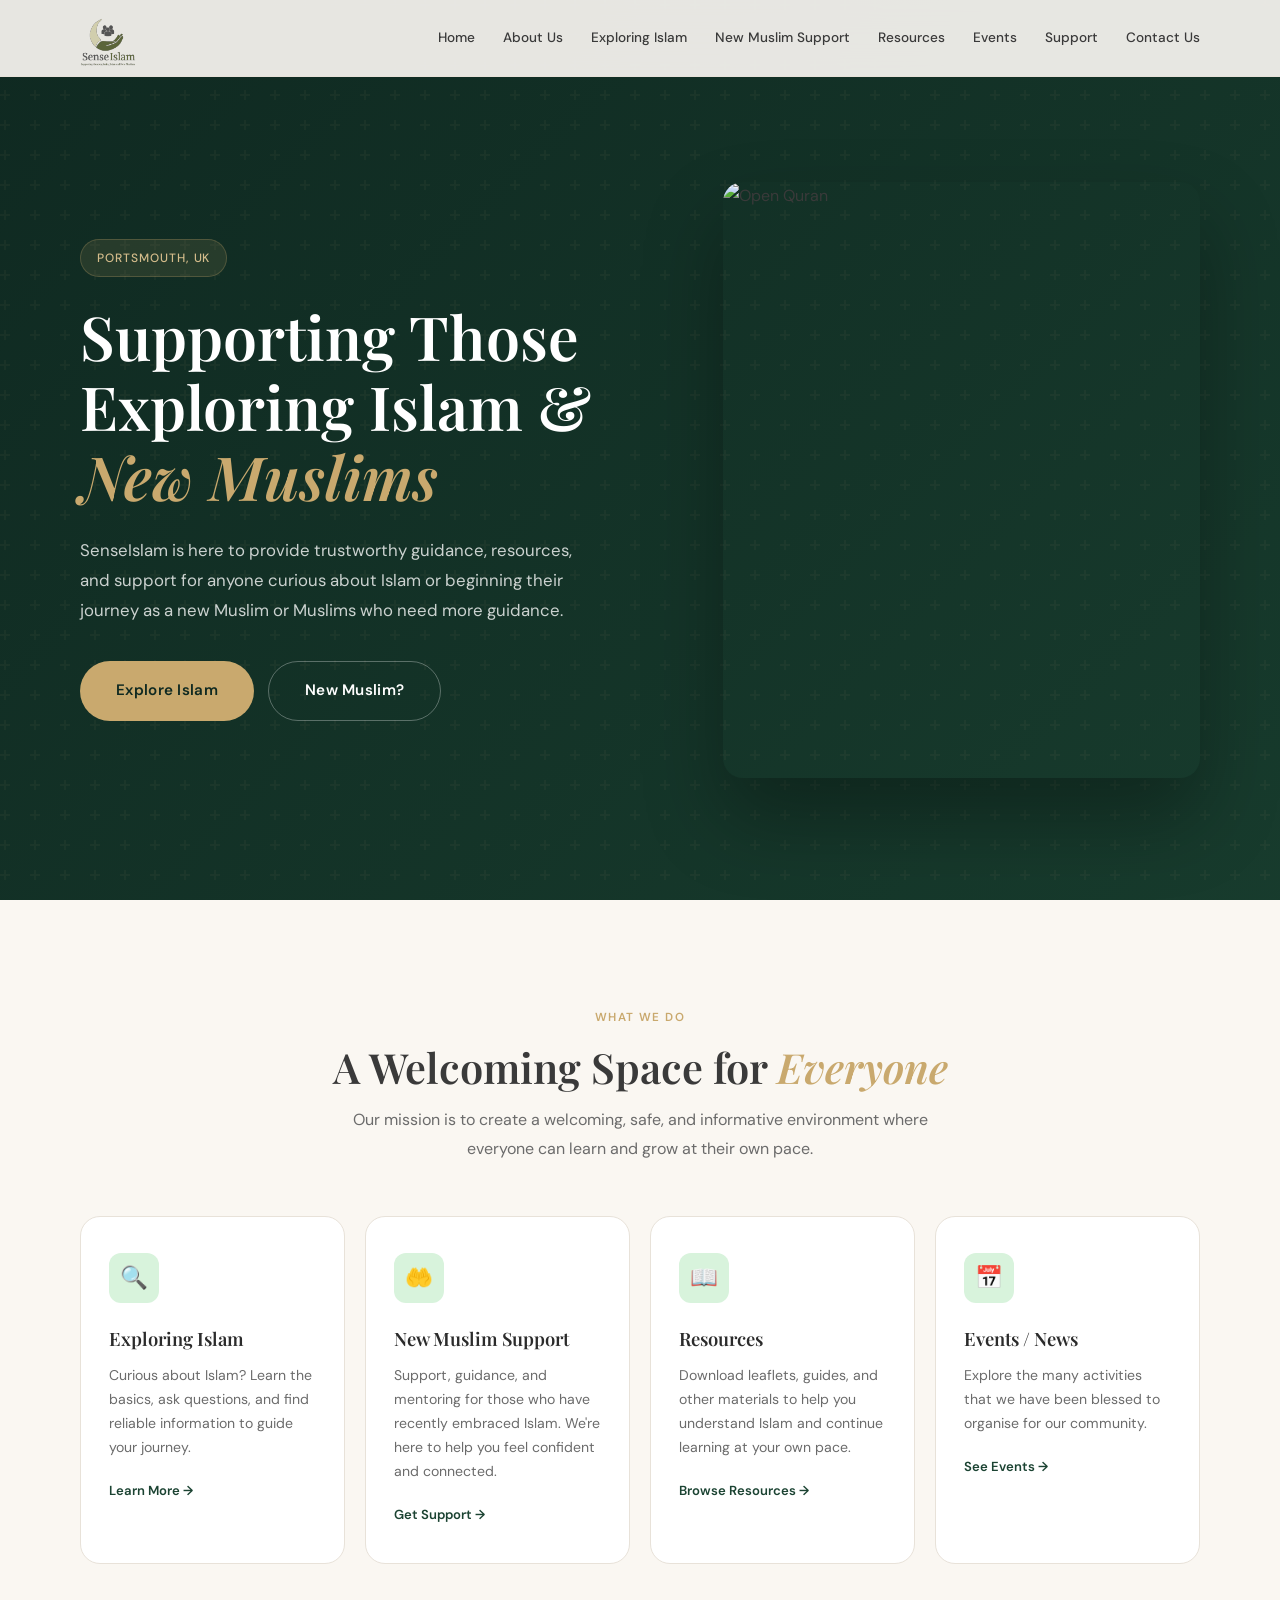
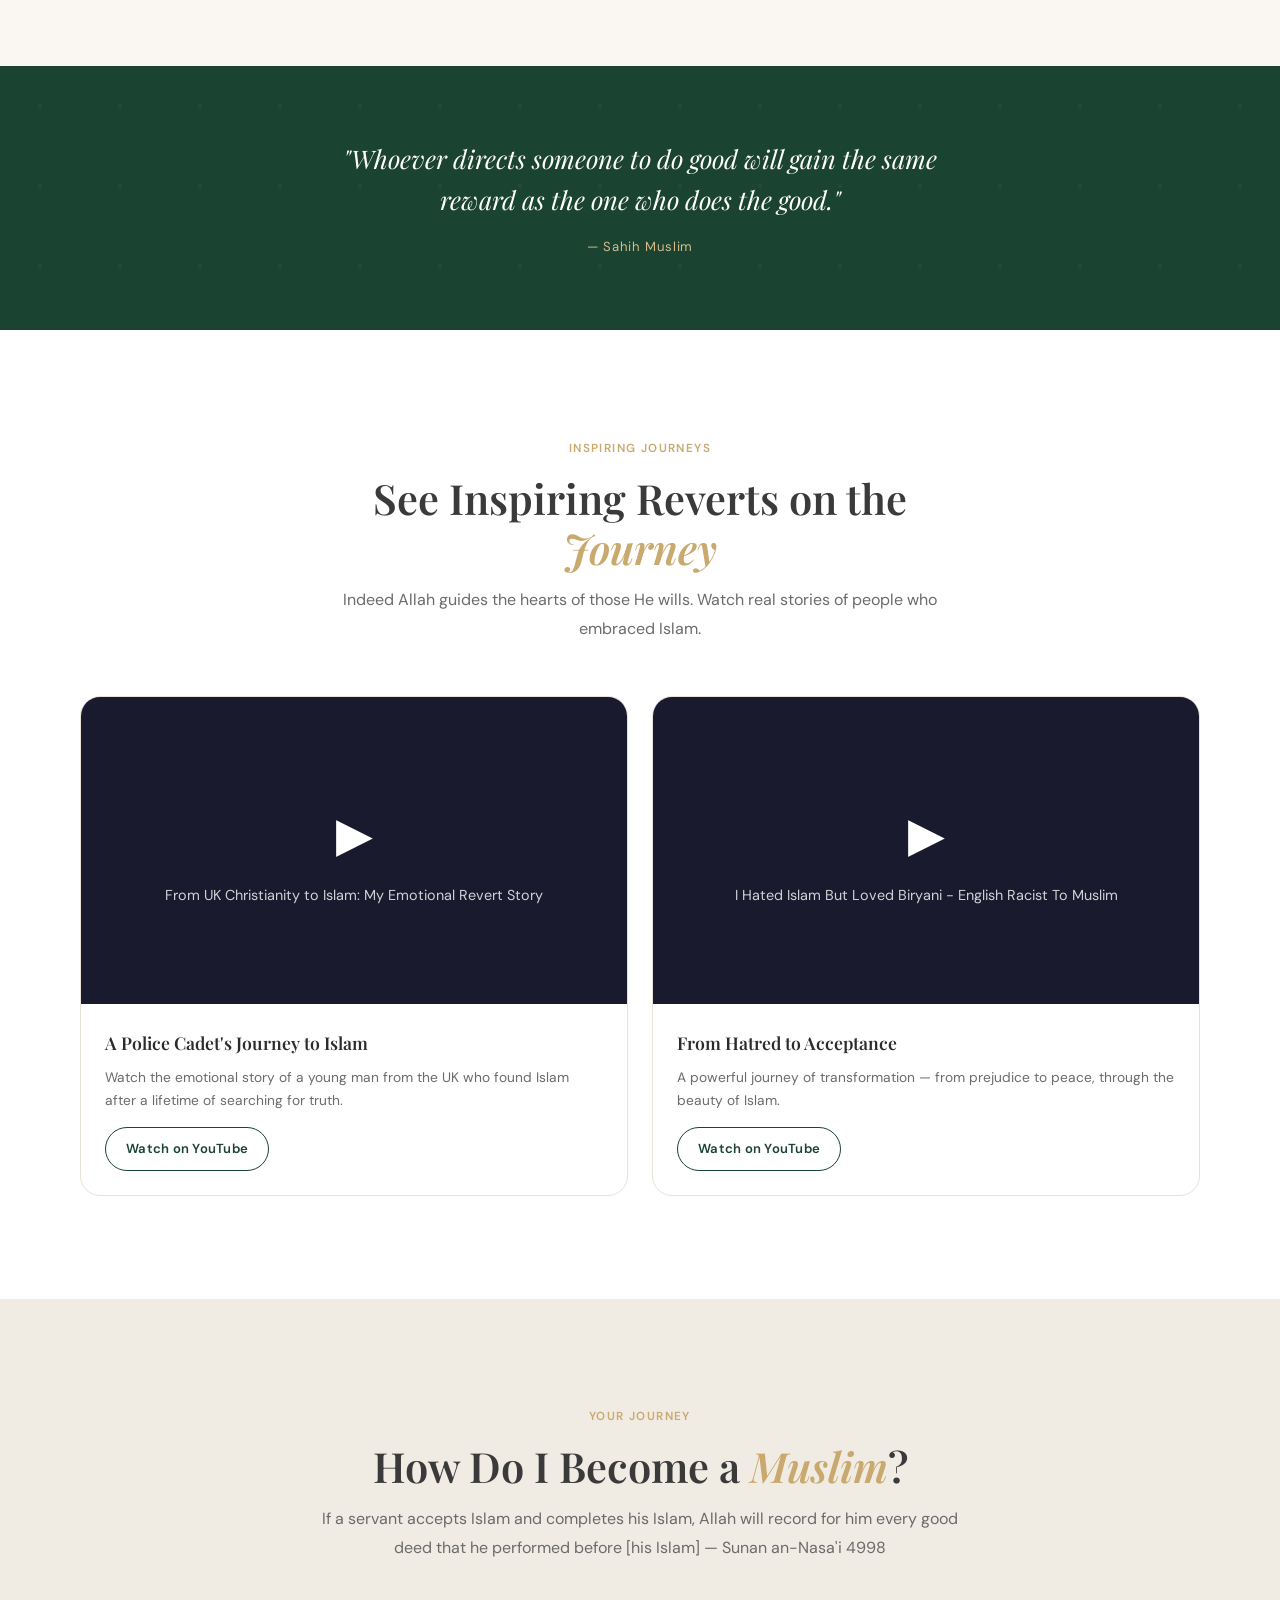
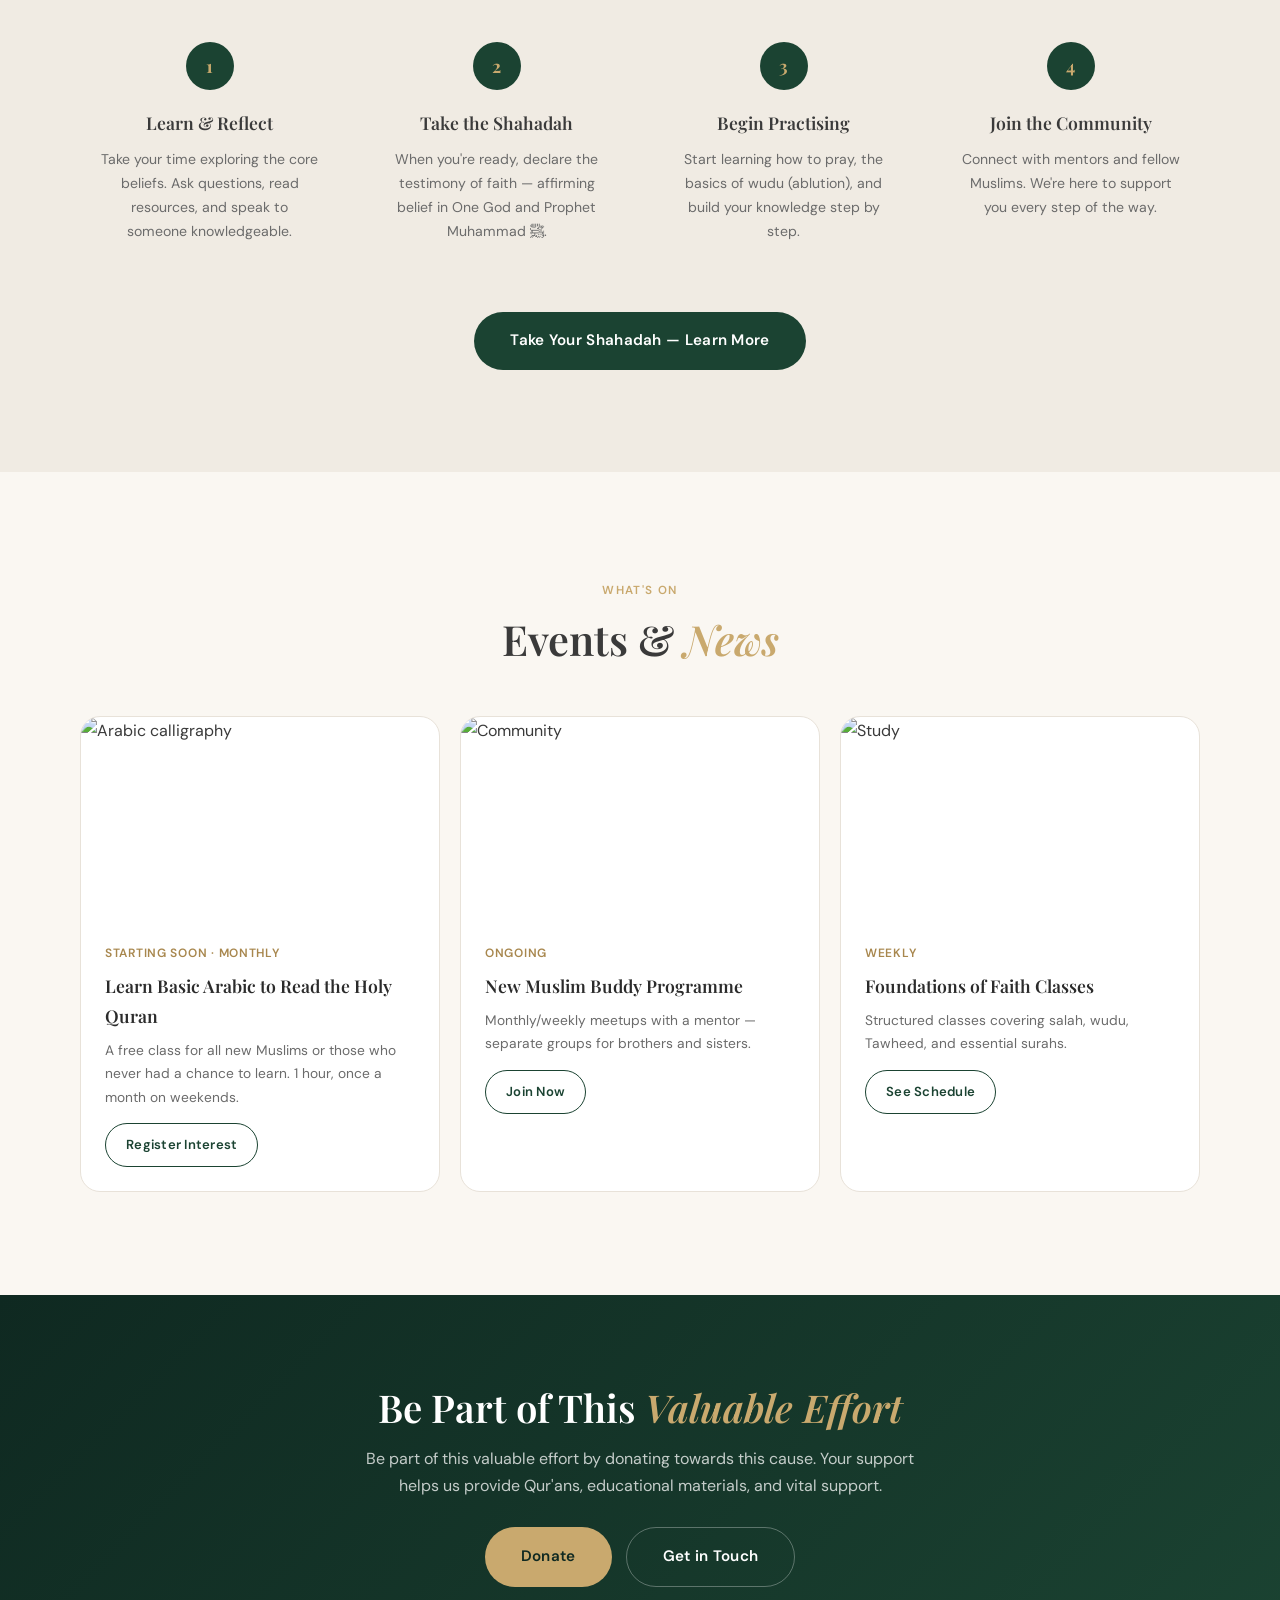
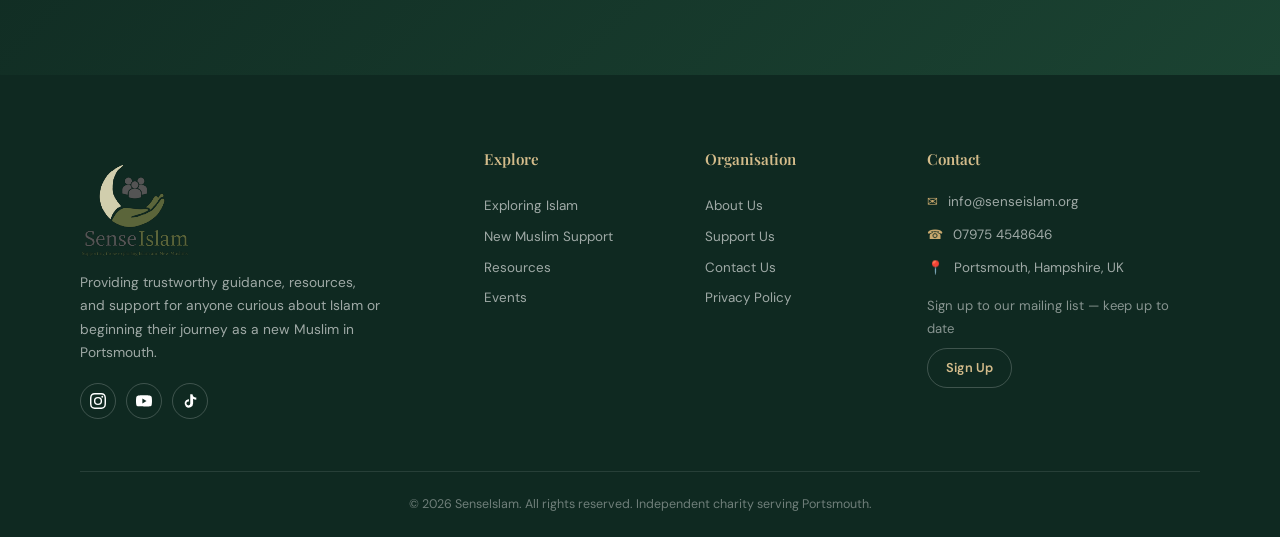
==== index.html @ 2f89002e "new" ====
<!DOCTYPE html>
<html lang="en">
<head>
<meta charset="UTF-8">
<meta name="viewport" content="width=device-width, initial-scale=1.0">
<title>SenseIslam — Dawah & New Muslim Support in Portsmouth</title>
<link rel="stylesheet" href="css/style.css">
</head>
<body>
  <nav class="nav">
    <div class="nav__inner">
      <a href="index.html" class="nav__logo"><img src="img/senseislamlogo.svg" alt="SenseIslam" class="nav__logo-img"></a>
      <div class="nav__links">
        <a href="index.html" class="nav__link">Home</a>
        <a href="about.html" class="nav__link">About Us</a>
        <a href="exploring-islam.html" class="nav__link">Exploring Islam</a>
        <a href="new-muslim-support.html" class="nav__link">New Muslim Support</a>
        <a href="resources.html" class="nav__link">Resources</a>
        <a href="events.html" class="nav__link">Events</a>
        <a href="support.html" class="nav__link">Support</a>
        <a href="contact.html" class="nav__link">Contact Us</a>
      </div>
      <button class="nav__hamburger" aria-label="Menu"><span></span><span></span><span></span></button>
    </div>
  </nav>

  <!-- HERO -->
  <section class="hero">
    <div class="hero__bg"></div>
    <div class="hero__overlay"></div>
    <div class="hero__pattern"></div>
    <div class="hero__content">
      <div class="hero__text">
        <div class="hero__badge">Portsmouth, UK</div>
        <h1 class="hero__title">Supporting Those Exploring Islam &amp; <em>New Muslims</em></h1>
        <p class="hero__sub">SenseIslam is here to provide trustworthy guidance, resources, and support for anyone curious about Islam or beginning their journey as a new Muslim or Muslims who need more guidance.</p>
        <div class="hero__actions">
          <a href="exploring-islam.html" class="btn btn--gold btn--lg">Explore Islam</a>
          <a href="new-muslim-support.html" class="btn btn--white-outline btn--lg">New Muslim?</a>
        </div>
      </div>
      <div class="hero__visual">
        <div class="hero__img">
          <img src="https://images.unsplash.com/photo-1609599006353-e629aaabfeae?w=800&q=80" alt="Open Quran">
        </div>

      </div>
    </div>
  </section>

  <!-- WHAT WE DO -->
  <section class="section section--cream">
    <div class="container">
      <div class="section__header fade-up">
        <span class="section__label">What We Do</span>
        <h2 class="section__title">A Welcoming Space for <em>Everyone</em></h2>
        <p class="section__desc">Our mission is to create a welcoming, safe, and informative environment where everyone can learn and grow at their own pace.</p>
      </div>
      <div class="grid-4 stagger">
        <a href="exploring-islam.html" class="card fade-up">
          <div class="card__icon">🔍</div>
          <h3 class="card__title">Exploring Islam</h3>
          <p class="card__text">Curious about Islam? Learn the basics, ask questions, and find reliable information to guide your journey.</p>
          <span class="card__link">Learn More →</span>
        </a>
        <a href="new-muslim-support.html" class="card fade-up">
          <div class="card__icon">🤲</div>
          <h3 class="card__title">New Muslim Support</h3>
          <p class="card__text">Support, guidance, and mentoring for those who have recently embraced Islam. We're here to help you feel confident and connected.</p>
          <span class="card__link">Get Support →</span>
        </a>
        <a href="resources.html" class="card fade-up">
          <div class="card__icon">📖</div>
          <h3 class="card__title">Resources</h3>
          <p class="card__text">Download leaflets, guides, and other materials to help you understand Islam and continue learning at your own pace.</p>
          <span class="card__link">Browse Resources →</span>
        </a>
        <a href="events.html" class="card fade-up">
          <div class="card__icon">📅</div>
          <h3 class="card__title">Events / News</h3>
          <p class="card__text">Explore the many activities that we have been blessed to organise for our community.</p>
          <span class="card__link">See Events →</span>
        </a>
      </div>
    </div>
  </section>

  <!-- HADITH -->
  <section class="quote">
    <div class="quote__pattern"></div>
    <div class="quote__inner fade-up">
      <p class="quote__text">"Whoever directs someone to do good will gain the same reward as the one who does the good."</p>
      <p class="quote__source">— Sahih Muslim</p>
    </div>
  </section>

  <!-- REVERT STORIES -->
  <section class="section section--white">
    <div class="container">
      <div class="section__header fade-up">
        <span class="section__label">Inspiring Journeys</span>
        <h2 class="section__title">See Inspiring Reverts on the <em>Journey</em></h2>
        <p class="section__desc">Indeed Allah guides the hearts of those He wills. Watch real stories of people who embraced Islam.</p>
      </div>
      <div class="grid-2 stagger">
        <div class="img-card fade-up">
          <div class="img-card__img" style="background:#1a1a2e;display:flex;align-items:center;justify-content:center;aspect-ratio:16/9">
            <div style="text-align:center;color:white;padding:20px">
              <div style="font-size:3rem;margin-bottom:8px">▶</div>
              <p style="font-size:.9rem;opacity:.8">From UK Christianity to Islam: My Emotional Revert Story</p>
            </div>
          </div>
          <div class="img-card__body">
            <h3 class="img-card__title">A Police Cadet's Journey to Islam</h3>
            <p class="img-card__text">Watch the emotional story of a young man from the UK who found Islam after a lifetime of searching for truth.</p>
            <a href="#" class="btn btn--sm btn--outline">Watch on YouTube</a>
          </div>
        </div>
        <div class="img-card fade-up">
          <div class="img-card__img" style="background:#1a1a2e;display:flex;align-items:center;justify-content:center;aspect-ratio:16/9">
            <div style="text-align:center;color:white;padding:20px">
              <div style="font-size:3rem;margin-bottom:8px">▶</div>
              <p style="font-size:.9rem;opacity:.8">I Hated Islam But Loved Biryani - English Racist To Muslim</p>
            </div>
          </div>
          <div class="img-card__body">
            <h3 class="img-card__title">From Hatred to Acceptance</h3>
            <p class="img-card__text">A powerful journey of transformation — from prejudice to peace, through the beauty of Islam.</p>
            <a href="#" class="btn btn--sm btn--outline">Watch on YouTube</a>
          </div>
        </div>
      </div>
    </div>
  </section>

  <!-- HOW DO I BECOME MUSLIM -->
  <section class="section section--sand">
    <div class="container">
      <div class="section__header fade-up">
        <span class="section__label">Your Journey</span>
        <h2 class="section__title">How Do I Become a <em>Muslim</em>?</h2>
        <p class="section__desc">If a servant accepts Islam and completes his Islam, Allah will record for him every good deed that he performed before [his Islam] — Sunan an-Nasa'i 4998</p>
      </div>
      <div class="steps stagger">
        <div class="step fade-up"><div class="step__num">1</div><h3 class="step__title">Learn &amp; Reflect</h3><p class="step__text">Take your time exploring the core beliefs. Ask questions, read resources, and speak to someone knowledgeable.</p></div>
        <div class="step fade-up"><div class="step__num">2</div><h3 class="step__title">Take the Shahadah</h3><p class="step__text">When you're ready, declare the testimony of faith — affirming belief in One God and Prophet Muhammad ﷺ.</p></div>
        <div class="step fade-up"><div class="step__num">3</div><h3 class="step__title">Begin Practising</h3><p class="step__text">Start learning how to pray, the basics of wudu (ablution), and build your knowledge step by step.</p></div>
        <div class="step fade-up"><div class="step__num">4</div><h3 class="step__title">Join the Community</h3><p class="step__text">Connect with mentors and fellow Muslims. We're here to support you every step of the way.</p></div>
      </div>
      <div class="text-center mt-40 fade-up">
        <a href="exploring-islam.html" class="btn btn--dark btn--lg">Take Your Shahadah — Learn More</a>
      </div>
    </div>
  </section>

  <!-- EVENTS PREVIEW -->
  <section class="section section--cream">
    <div class="container">
      <div class="section__header fade-up">
        <span class="section__label">What's On</span>
        <h2 class="section__title">Events &amp; <em>News</em></h2>
      </div>
      <div class="grid-3 stagger">
        <div class="img-card fade-up">
          <div class="img-card__img"><img src="https://images.unsplash.com/photo-1588345921523-c2dcdb7f1dcd?w=600&q=80" alt="Arabic calligraphy"></div>
          <div class="img-card__body">
            <p class="img-card__date">Starting Soon · Monthly</p>
            <h3 class="img-card__title">Learn Basic Arabic to Read the Holy Quran</h3>
            <p class="img-card__text">A free class for all new Muslims or those who never had a chance to learn. 1 hour, once a month on weekends.</p>
            <a href="events.html" class="btn btn--sm btn--outline">Register Interest</a>
          </div>
        </div>
        <div class="img-card fade-up">
          <div class="img-card__img"><img src="https://images.unsplash.com/photo-1529156069898-49953e39b3ac?w=600&q=80" alt="Community"></div>
          <div class="img-card__body">
            <p class="img-card__date">Ongoing</p>
            <h3 class="img-card__title">New Muslim Buddy Programme</h3>
            <p class="img-card__text">Monthly/weekly meetups with a mentor — separate groups for brothers and sisters.</p>
            <a href="new-muslim-support.html" class="btn btn--sm btn--outline">Join Now</a>
          </div>
        </div>
        <div class="img-card fade-up">
          <div class="img-card__img"><img src="https://images.unsplash.com/photo-1585829365295-ab7cd400c167?w=600&q=80" alt="Study"></div>
          <div class="img-card__body">
            <p class="img-card__date">Weekly</p>
            <h3 class="img-card__title">Foundations of Faith Classes</h3>
            <p class="img-card__text">Structured classes covering salah, wudu, Tawheed, and essential surahs.</p>
            <a href="events.html" class="btn btn--sm btn--outline">See Schedule</a>
          </div>
        </div>
      </div>
    </div>
  </section>

  <!-- DONATE CTA -->
  <section class="cta">
    <div class="cta__inner fade-up">
      <h2>Be Part of This <em>Valuable Effort</em></h2>
      <p>Be part of this valuable effort by donating towards this cause. Your support helps us provide Qur'ans, educational materials, and vital support.</p>
      <div style="display:flex;gap:14px;justify-content:center;flex-wrap:wrap">
        <a href="support.html" class="btn btn--gold btn--lg">Donate</a>
        <a href="contact.html" class="btn btn--white-outline btn--lg">Get in Touch</a>
      </div>
    </div>
  </section>

  <footer class="footer">
    <div class="container">
      <div class="footer__grid">
        <div class="footer__brand">
          <div class="footer__logo"><img src="img/senseislamlogo.svg" alt="SenseIslam" class="footer__logo-img"></div>
          <p>Providing trustworthy guidance, resources, and support for anyone curious about Islam or beginning their journey as a new Muslim in Portsmouth.</p>
          <div class="footer__social"><a href="https://www.instagram.com/senseislamuk/" target="_blank" rel="noopener" aria-label="Instagram"><svg viewBox="0 0 24 24" aria-hidden="true"><path d="M12 2.163c3.204 0 3.584.012 4.85.07 3.252.148 4.771 1.691 4.919 4.919.058 1.265.069 1.645.069 4.849 0 3.205-.012 3.584-.069 4.849-.149 3.225-1.664 4.771-4.919 4.919-1.266.058-1.644.07-4.85.07-3.204 0-3.584-.012-4.849-.07-3.26-.149-4.771-1.699-4.919-4.92-.058-1.265-.07-1.644-.07-4.849 0-3.204.013-3.583.07-4.849.149-3.227 1.664-4.771 4.919-4.919 1.266-.057 1.645-.069 4.849-.069zM12 0C8.741 0 8.333.014 7.053.072 2.695.272.273 2.69.073 7.052.014 8.333 0 8.741 0 12c0 3.259.014 3.668.072 4.948.2 4.358 2.618 6.78 6.98 6.98C8.333 23.986 8.741 24 12 24c3.259 0 3.668-.014 4.948-.072 4.354-.2 6.782-2.618 6.979-6.98.059-1.28.073-1.689.073-4.948 0-3.259-.014-3.667-.072-4.947-.196-4.354-2.617-6.78-6.979-6.98C15.668.014 15.259 0 12 0zm0 5.838a6.162 6.162 0 100 12.324 6.162 6.162 0 000-12.324zM12 16a4 4 0 110-8 4 4 0 010 8zm6.406-11.845a1.44 1.44 0 100 2.881 1.44 1.44 0 000-2.881z"/></svg></a><a href="https://www.youtube.com/channel/UCkntJel1RPMRCAecpmUwdyQ" target="_blank" rel="noopener" aria-label="YouTube"><svg viewBox="0 0 24 24" aria-hidden="true"><path d="M23.498 6.186a3.016 3.016 0 0 0-2.122-2.136C19.505 3.545 12 3.545 12 3.545s-7.505 0-9.377.505A3.017 3.017 0 0 0 .502 6.186C0 8.07 0 12 0 12s0 3.93.502 5.814a3.016 3.016 0 0 0 2.122 2.136c1.871.505 9.376.505 9.376.505s7.505 0 9.377-.505a3.015 3.015 0 0 0 2.122-2.136C24 15.93 24 12 24 12s0-3.93-.502-5.814zM9.545 15.568V8.432L15.818 12l-6.273 3.568z"/></svg></a><a href="https://www.tiktok.com/@senseislamuk" target="_blank" rel="noopener" aria-label="TikTok"><svg viewBox="0 0 24 24" aria-hidden="true"><path d="M19.59 6.69a4.83 4.83 0 0 1-3.77-4.25V2h-3.45v13.67a2.89 2.89 0 0 1-5.2 1.74 2.89 2.89 0 0 1 2.31-4.64 2.93 2.93 0 0 1 .88.13V9.4a6.84 6.84 0 0 0-1-.05A6.33 6.33 0 0 0 5.8 20.1a6.34 6.34 0 0 0 10.86-4.43v-7a8.16 8.16 0 0 0 4.77 1.52v-3.4a4.85 4.85 0 0 1-1.84-.1z"/></svg></a></div>
        </div>
        <div>
          <h4 class="footer__heading">Explore</h4>
          <div class="footer__links">
            <a href="exploring-islam.html">Exploring Islam</a>
            <a href="new-muslim-support.html">New Muslim Support</a>
            <a href="resources.html">Resources</a>
            <a href="events.html">Events</a>
          </div>
        </div>
        <div>
          <h4 class="footer__heading">Organisation</h4>
          <div class="footer__links">
            <a href="about.html">About Us</a>
            <a href="support.html">Support Us</a>
            <a href="contact.html">Contact Us</a>
            <a href="#">Privacy Policy</a>
          </div>
        </div>
        <div>
          <h4 class="footer__heading">Contact</h4>
          <div class="footer__contact-item"><span>✉</span> info@senseislam.org</div>
          <div class="footer__contact-item"><span>☎</span> 07975 4548646</div>
          <div class="footer__contact-item"><span>📍</span> Portsmouth, Hampshire, UK</div>
          <p style="margin-top:16px;font-size:.82rem;color:rgba(255,255,255,.5)">Sign up to our mailing list — keep up to date</p>
          <a href="contact.html" style="display:inline-block;margin-top:8px;padding:8px 18px;border:1px solid rgba(255,255,255,.2);border-radius:100px;font-size:.8rem;font-weight:600;color:var(--gold-light)">Sign Up</a>
        </div>
      </div>
      <div class="footer__bottom">&copy; 2026 SenseIslam. All rights reserved. Independent charity serving Portsmouth.</div>
    </div>
  </footer>
  <script src="js/main.js"></script>
</body></html>
---- css/style.css ----
@import url('https://fonts.googleapis.com/css2?family=Playfair+Display:ital,wght@0,400;0,500;0,600;0,700;1,400;1,500&family=DM+Sans:ital,opsz,wght@0,9..40,300;0,9..40,400;0,9..40,500;0,9..40,600;0,9..40,700;1,9..40,400&display=swap');

:root {
  --cream: #FAF7F2;
  --sand: #F0EBE3;
  --gold: #C9A96E;
  --gold-light: #D4BC8B;
  --gold-dark: #A8874E;
  --forest: #1B4332;
  --forest-light: #2D6A4F;
  --forest-dark: #0F2921;
  --teal: #40916C;
  --sage-light: #D8F3DC;
  --charcoal: #2B2B2B;
  --text: #3A3A3A;
  --text-light: #6B6B6B;
  --text-muted: #999;
  --white: #FFFFFF;
  --border: #E8E2D9;
  --font-display: 'Playfair Display', Georgia, serif;
  --font-body: 'DM Sans', -apple-system, sans-serif;
  --max-w: 1200px;
  --narrow: 800px;
  --ease: cubic-bezier(0.16, 1, 0.3, 1);
  --tr: 0.3s var(--ease);
  --tr-slow: 0.6s var(--ease);
  --r-sm: 6px;
  --r-md: 12px;
  --r-lg: 20px;
}

*, *::before, *::after { box-sizing: border-box; margin: 0; padding: 0; }
html { scroll-behavior: smooth; -webkit-font-smoothing: antialiased; }
body { font-family: var(--font-body); color: var(--text); background: var(--cream); line-height: 1.7; font-size: 16px; overflow-x: hidden; }
img { max-width: 100%; height: auto; display: block; }
a { text-decoration: none; color: inherit; transition: var(--tr); }
ul, ol { list-style: none; }
button { cursor: pointer; border: none; background: none; font-family: inherit; }
.container { max-width: var(--max-w); margin: 0 auto; padding: 0 clamp(20px, 4vw, 40px); }
.narrow { max-width: var(--narrow); margin: 0 auto; }

/* NAV */
.nav { position: fixed; top: 0; left: 0; right: 0; z-index: 1000; background: rgba(250,247,242,0.92); backdrop-filter: blur(20px); -webkit-backdrop-filter: blur(20px); border-bottom: 1px solid var(--border); }
.nav__inner { display: flex; align-items: center; justify-content: space-between; height: 76px; max-width: var(--max-w); margin: 0 auto; padding: 0 clamp(20px,4vw,40px); }
.nav__logo { display: flex; align-items: center; gap: 10px; font-family: var(--font-display); font-size: 1.4rem; font-weight: 600; color: var(--forest); line-height: 0; }
.nav__logo-icon { width: 38px; height: 38px; background: var(--forest); border-radius: 50%; display: flex; align-items: center; justify-content: center; color: var(--gold); font-size: 1rem; }
.nav__logo-img { height: 56px; width: auto; display: block; object-fit: contain; }
.nav__links { display: flex; align-items: center; gap: 28px; }
.nav__link { font-size: 0.85rem; font-weight: 500; color: var(--text); position: relative; }
.nav__link::after { content: ''; position: absolute; bottom: -4px; left: 0; width: 0; height: 2px; background: var(--gold); transition: var(--tr); }
.nav__link:hover::after, .nav__link--active::after { width: 100%; }
.nav__link:hover { color: var(--forest); }
.nav__cta { display: inline-flex; align-items: center; gap: 6px; padding: 9px 20px; background: var(--forest); color: var(--white); border-radius: 100px; font-size: 0.82rem; font-weight: 600; letter-spacing: .02em; transition: var(--tr); }
.nav__cta:hover { background: var(--forest-light); transform: translateY(-1px); }
.nav__hamburger { display: none; flex-direction: column; gap: 5px; padding: 8px; }
.nav__hamburger span { width: 24px; height: 2px; background: var(--forest); border-radius: 2px; transition: var(--tr); }
@media (max-width: 960px) {
  .nav__hamburger { display: flex; }
  .nav__links { position: fixed; top: 76px; left: 0; right: 0; bottom: 0; background: var(--cream); flex-direction: column; justify-content: flex-start; padding: 40px; gap: 24px; transform: translateX(100%); transition: var(--tr-slow); }
  .nav__links.active { transform: translateX(0); }
  .nav__link { font-size: 1.1rem; }
  .nav__logo-img { height: 46px; }
}

/* HERO */
.hero { position: relative; min-height: 100vh; display: flex; align-items: center; overflow: hidden; background: var(--forest-dark); }
.hero__bg { position: absolute; inset: 0; background-image: url('https://images.unsplash.com/photo-1564769625905-50e93615e769?w=1600&q=80'); background-size: cover; background-position: center; opacity: .25; }
.hero__overlay { position: absolute; inset: 0; background: linear-gradient(135deg, rgba(15,41,33,0.85), rgba(27,67,50,0.7)); }
.hero__pattern { position: absolute; inset: 0; background-image: url("data:image/svg+xml,%3Csvg width='60' height='60' viewBox='0 0 60 60' xmlns='http://www.w3.org/2000/svg'%3E%3Cg fill='none'%3E%3Cg fill='%23c9a96e' fill-opacity='0.05'%3E%3Cpath d='M36 34v-4h-2v4h-4v2h4v4h2v-4h4v-2h-4zm0-30V0h-2v4h-4v2h4v4h2V6h4V4h-4zM6 34v-4H4v4H0v2h4v4h2v-4h4v-2H6zM6 4V0H4v4H0v2h4v4h2V6h4V4H6z'/%3E%3C/g%3E%3C/g%3E%3C/svg%3E"); }
.hero__content { position: relative; z-index: 2; max-width: var(--max-w); margin: 0 auto; padding: 140px clamp(20px,4vw,40px) 80px; display: grid; grid-template-columns: 1.1fr 0.9fr; gap: 60px; align-items: center; }
.hero__text { color: var(--white); }
.hero__badge { display: inline-flex; align-items: center; gap: 8px; padding: 8px 16px; background: rgba(201,169,110,.12); border: 1px solid rgba(201,169,110,.25); border-radius: 100px; font-size: .75rem; font-weight: 500; color: var(--gold-light); letter-spacing: .08em; text-transform: uppercase; margin-bottom: 24px; }
.hero__title { font-family: var(--font-display); font-size: clamp(2.4rem,5vw,3.8rem); font-weight: 600; line-height: 1.15; margin-bottom: 24px; }
.hero__title em { color: var(--gold); font-style: italic; }
.hero__sub { font-size: 1.05rem; line-height: 1.8; color: rgba(255,255,255,.78); margin-bottom: 36px; max-width: 520px; }
.hero__actions { display: flex; gap: 14px; flex-wrap: wrap; }
.hero__visual { position: relative; }
.hero__img { border-radius: var(--r-lg); overflow: hidden; aspect-ratio: 4/5; box-shadow: 0 40px 80px rgba(0,0,0,.3); }
.hero__img img { width: 100%; height: 100%; object-fit: cover; }
.hero__float { position: absolute; bottom: -16px; left: -24px; background: var(--white); border-radius: var(--r-md); padding: 18px 24px; box-shadow: 0 16px 40px rgba(0,0,0,.15); }
.hero__float-num { font-family: var(--font-display); font-size: 1.8rem; font-weight: 700; color: var(--forest); }
.hero__float-label { font-size: .78rem; color: var(--text-light); font-weight: 500; }
@media (max-width: 900px) {
  .hero__content { grid-template-columns: 1fr; text-align: center; padding-top: 130px; }
  .hero__sub { margin: 0 auto 36px; }
  .hero__actions { justify-content: center; }
  .hero__visual { display: none; }
}

/* BUTTONS */
.btn { display: inline-flex; align-items: center; gap: 8px; padding: 13px 28px; border-radius: 100px; font-size: .88rem; font-weight: 600; letter-spacing: .02em; transition: var(--tr); white-space: nowrap; }
.btn--gold { background: var(--gold); color: var(--forest-dark); }
.btn--gold:hover { background: var(--gold-dark); transform: translateY(-2px); box-shadow: 0 8px 25px rgba(201,169,110,.3); }
.btn--white-outline { background: transparent; color: var(--white); border: 1.5px solid rgba(255,255,255,.3); }
.btn--white-outline:hover { background: rgba(255,255,255,.1); border-color: rgba(255,255,255,.5); }
.btn--outline { background: transparent; color: var(--forest); border: 1.5px solid var(--forest); }
.btn--outline:hover { background: var(--forest); color: var(--white); }
.btn--dark { background: var(--forest); color: var(--white); }
.btn--dark:hover { background: var(--forest-light); transform: translateY(-2px); }
.btn--lg { padding: 16px 36px; font-size: .95rem; }
.btn--sm { padding: 10px 20px; font-size: .82rem; }
.btn--full { width: 100%; justify-content: center; }

/* SECTIONS */
.section { padding: clamp(60px,8vw,110px) 0; }
.section--sand { background: var(--sand); }
.section--white { background: var(--white); }
.section--forest { background: var(--forest); color: var(--white); }
.section--cream { background: var(--cream); }
.section__header { text-align: center; max-width: 640px; margin: 0 auto 52px; }
.section__label { display: inline-block; font-size: .73rem; font-weight: 600; letter-spacing: .12em; text-transform: uppercase; color: var(--gold); margin-bottom: 14px; }
.section__title { font-family: var(--font-display); font-size: clamp(1.7rem,3.5vw,2.6rem); font-weight: 600; line-height: 1.2; margin-bottom: 14px; }
.section__title em { font-style: italic; color: var(--gold); }
.section__desc { font-size: 1rem; color: var(--text-light); line-height: 1.8; }
.section--forest .section__desc { color: rgba(255,255,255,.7); }

/* GRID CARDS */
.grid-4 { display: grid; grid-template-columns: repeat(auto-fit, minmax(250px, 1fr)); gap: 20px; }
.grid-3 { display: grid; grid-template-columns: repeat(auto-fit, minmax(300px, 1fr)); gap: 20px; }
.grid-2 { display: grid; grid-template-columns: repeat(auto-fit, minmax(340px, 1fr)); gap: 24px; }

.card { background: var(--white); border-radius: var(--r-lg); padding: 36px 28px; border: 1px solid var(--border); transition: var(--tr); position: relative; overflow: hidden; display: block; }
.card::before { content: ''; position: absolute; top: 0; left: 0; right: 0; height: 3px; background: linear-gradient(90deg, var(--gold), var(--teal)); transform: scaleX(0); transform-origin: left; transition: var(--tr-slow); }
.card:hover::before { transform: scaleX(1); }
.card:hover { transform: translateY(-4px); box-shadow: 0 16px 40px rgba(0,0,0,.07); }
.card__icon { width: 50px; height: 50px; border-radius: var(--r-md); background: var(--sage-light); display: flex; align-items: center; justify-content: center; font-size: 1.4rem; margin-bottom: 20px; color: var(--forest); }
.card__title { font-family: var(--font-display); font-size: 1.15rem; font-weight: 600; margin-bottom: 10px; color: var(--charcoal); }
.card__text { font-size: .88rem; color: var(--text-light); line-height: 1.7; margin-bottom: 16px; }
.card__link { display: inline-flex; align-items: center; gap: 6px; font-size: .82rem; font-weight: 600; color: var(--forest); }
.card__link:hover { gap: 10px; }

/* IMAGE CARD (events) */
.img-card { background: var(--white); border-radius: var(--r-lg); overflow: hidden; border: 1px solid var(--border); transition: var(--tr); }
.img-card:hover { transform: translateY(-4px); box-shadow: 0 16px 40px rgba(0,0,0,.07); }
.img-card__img { aspect-ratio: 16/9; overflow: hidden; }
.img-card__img img { width: 100%; height: 100%; object-fit: cover; transition: var(--tr-slow); }
.img-card:hover .img-card__img img { transform: scale(1.05); }
.img-card__body { padding: 24px; }
.img-card__date { font-size: .75rem; font-weight: 600; color: var(--gold-dark); letter-spacing: .06em; text-transform: uppercase; margin-bottom: 8px; }
.img-card__title { font-family: var(--font-display); font-size: 1.1rem; font-weight: 600; margin-bottom: 8px; color: var(--charcoal); }
.img-card__text { font-size: .86rem; color: var(--text-light); line-height: 1.7; margin-bottom: 14px; }

/* SPLIT LAYOUT */
.split { display: grid; grid-template-columns: 1fr 1fr; gap: clamp(40px,6vw,72px); align-items: center; }
.split--reverse { direction: rtl; }
.split--reverse > * { direction: ltr; }
.split__image { border-radius: var(--r-lg); overflow: hidden; aspect-ratio: 4/3; position: relative; }
.split__image img { width: 100%; height: 100%; object-fit: cover; }
.split__content h2 { font-family: var(--font-display); font-size: clamp(1.5rem,3vw,2.2rem); font-weight: 600; line-height: 1.25; margin-bottom: 18px; }
.split__content h2 em { color: var(--gold); font-style: italic; }
.split__content p { color: var(--text-light); margin-bottom: 14px; line-height: 1.8; }
.split__content .btn { margin-top: 10px; }
@media (max-width: 768px) { .split, .split--reverse { grid-template-columns: 1fr; direction: ltr; } }

/* QUOTE BANNER */
.quote { background: var(--forest); position: relative; overflow: hidden; text-align: center; padding: 72px 20px; }
.quote__pattern { position: absolute; inset: 0; background-image: url("data:image/svg+xml,%3Csvg width='80' height='80' viewBox='0 0 80 80' xmlns='http://www.w3.org/2000/svg'%3E%3Cg fill='%23c9a96e' fill-opacity='0.06'%3E%3Ccircle cx='40' cy='40' r='2'/%3E%3C/g%3E%3C/svg%3E"); }
.quote__inner { position: relative; z-index: 2; max-width: 660px; margin: 0 auto; }
.quote__text { font-family: var(--font-display); font-size: clamp(1.2rem,2.5vw,1.6rem); font-weight: 400; font-style: italic; color: var(--white); line-height: 1.6; margin-bottom: 16px; }
.quote__source { font-size: .82rem; color: var(--gold-light); letter-spacing: .05em; }

/* STEPS */
.steps { display: grid; grid-template-columns: repeat(auto-fit, minmax(220px, 1fr)); gap: 28px; }
.step { text-align: center; padding: 28px 20px; }
.step__num { width: 48px; height: 48px; border-radius: 50%; background: var(--forest); color: var(--gold); display: inline-flex; align-items: center; justify-content: center; font-family: var(--font-display); font-size: 1.1rem; font-weight: 700; margin-bottom: 18px; }
.step__title { font-family: var(--font-display); font-size: 1.1rem; font-weight: 600; margin-bottom: 10px; }
.step__text { font-size: .88rem; color: var(--text-light); line-height: 1.7; }

/* PAGE HERO */
.page-hero { background: var(--forest); padding: 140px 0 72px; position: relative; overflow: hidden; text-align: center; }
.page-hero__pattern { position: absolute; inset: 0; background-image: url("data:image/svg+xml,%3Csvg width='60' height='60' viewBox='0 0 60 60' xmlns='http://www.w3.org/2000/svg'%3E%3Cg fill='none'%3E%3Cg fill='%23c9a96e' fill-opacity='0.05'%3E%3Cpath d='M36 34v-4h-2v4h-4v2h4v4h2v-4h4v-2h-4zm0-30V0h-2v4h-4v2h4v4h2V6h4V4h-4zM6 34v-4H4v4H0v2h4v4h2v-4h4v-2H6zM6 4V0H4v4H0v2h4v4h2V6h4V4H6z'/%3E%3C/g%3E%3C/g%3E%3C/svg%3E"); }
.page-hero__content { position: relative; z-index: 2; }
.page-hero__title { font-family: var(--font-display); font-size: clamp(2rem,4vw,3rem); color: var(--white); font-weight: 600; margin-bottom: 16px; }
.page-hero__sub { font-size: 1.02rem; color: rgba(255,255,255,.7); max-width: 580px; margin: 0 auto; line-height: 1.7; }
.page-hero__crumb { margin-top: 20px; font-size: .82rem; color: rgba(255,255,255,.5); }
.page-hero__crumb a { color: var(--gold-light); }

/* CONTENT PROSE */
.prose { max-width: var(--narrow); margin: 0 auto; }
.prose h2 { font-family: var(--font-display); font-size: 1.5rem; font-weight: 600; margin-bottom: 14px; color: var(--charcoal); }
.prose h3 { font-family: var(--font-display); font-size: 1.2rem; font-weight: 600; margin: 28px 0 12px; color: var(--charcoal); }
.prose p { color: var(--text-light); line-height: 1.8; margin-bottom: 14px; }
.prose ul li { position: relative; padding-left: 24px; margin-bottom: 10px; color: var(--text-light); line-height: 1.7; }
.prose ul li::before { content: ''; position: absolute; left: 0; top: 10px; width: 8px; height: 8px; border-radius: 50%; background: var(--gold); }
.prose strong { color: var(--charcoal); }

/* FAQ ACCORDION */
.faq-list { max-width: var(--narrow); margin: 0 auto; display: flex; flex-direction: column; gap: 12px; }
.faq-item { background: var(--white); border-radius: var(--r-md); border: 1px solid var(--border); overflow: hidden; }
.faq-item__q { width: 100%; text-align: left; padding: 20px 24px; font-size: .95rem; font-weight: 600; color: var(--charcoal); display: flex; justify-content: space-between; align-items: center; gap: 16px; transition: var(--tr); }
.faq-item__q:hover { color: var(--forest); }
.faq-item__icon { font-size: 1.2rem; transition: var(--tr); flex-shrink: 0; color: var(--gold); }
.faq-item__a { max-height: 0; overflow: hidden; transition: max-height 0.4s var(--ease); }
.faq-item__a-inner { padding: 0 24px 20px; color: var(--text-light); line-height: 1.8; font-size: .92rem; }
.faq-item.active .faq-item__a { max-height: 500px; }
.faq-item.active .faq-item__icon { transform: rotate(45deg); }

/* TABS */
.tabs { display: flex; justify-content: center; gap: 0; margin-bottom: 40px; }
.tab-btn { padding: 14px 32px; font-size: .9rem; font-weight: 600; border: 2px solid var(--forest); color: var(--forest); background: var(--white); cursor: pointer; transition: var(--tr); }
.tab-btn:first-child { border-radius: 100px 0 0 100px; }
.tab-btn:last-child { border-radius: 0 100px 100px 0; }
.tab-btn.active { background: var(--forest); color: var(--white); }
.tab-content { display: none; }
.tab-content.active { display: block; }

/* SHAHADAH */
.shahadah-box { background: var(--white); border-radius: var(--r-lg); padding: 48px; border: 1px solid var(--border); text-align: center; margin: 40px 0; }
.shahadah-box__ar { font-size: clamp(1.4rem,3vw,2rem); color: var(--forest); margin-bottom: 16px; line-height: 1.8; direction: rtl; }
.shahadah-box__en { font-family: var(--font-display); font-style: italic; font-size: 1.1rem; color: var(--text); margin-bottom: 12px; }
.shahadah-box__note { font-size: .85rem; color: var(--text-muted); }

/* DONATE TIERS */
.donate-grid { display: grid; grid-template-columns: repeat(auto-fit, minmax(260px, 1fr)); gap: 24px; }
.donate-card { background: var(--white); border-radius: var(--r-lg); padding: 36px 28px; border: 1px solid var(--border); text-align: center; transition: var(--tr); position: relative; }
.donate-card--feat { border-color: var(--gold); box-shadow: 0 12px 40px rgba(201,169,110,.15); }
.donate-card--feat::before { content: 'Most Popular'; position: absolute; top: -12px; left: 50%; transform: translateX(-50%); background: var(--gold); color: var(--forest-dark); font-size: .7rem; font-weight: 700; padding: 4px 14px; border-radius: 100px; letter-spacing: .06em; text-transform: uppercase; }
.donate-card__title { font-family: var(--font-display); font-size: 1.2rem; font-weight: 600; margin-bottom: 16px; }
.donate-card__icon { font-size: 2rem; margin-bottom: 12px; }
.donate-card__text { font-size: .9rem; color: var(--text-light); line-height: 1.7; margin-bottom: 20px; }

/* RESOURCE CARD */
.res-card { background: var(--white); border-radius: var(--r-md); padding: 28px; border: 1px solid var(--border); display: flex; gap: 18px; align-items: flex-start; transition: var(--tr); }
.res-card:hover { border-color: var(--gold); box-shadow: 0 8px 30px rgba(0,0,0,.06); }
.res-card__icon { width: 44px; height: 44px; border-radius: var(--r-sm); background: var(--sage-light); display: flex; align-items: center; justify-content: center; font-size: 1.2rem; flex-shrink: 0; color: var(--forest); }
.res-card__title { font-weight: 600; font-size: .95rem; margin-bottom: 4px; }
.res-card__desc { font-size: .86rem; color: var(--text-light); line-height: 1.6; margin-bottom: 8px; }
.res-card__link { font-size: .8rem; font-weight: 600; color: var(--forest); }

/* CONTACT FORM */
.form-grid { display: grid; grid-template-columns: 1fr 1fr; gap: 18px; }
.form-group { display: flex; flex-direction: column; gap: 6px; }
.form-group label { font-size: .84rem; font-weight: 600; color: var(--charcoal); }
.form-group input, .form-group textarea, .form-group select { padding: 13px 16px; border: 1px solid var(--border); border-radius: var(--r-sm); font-family: var(--font-body); font-size: .92rem; background: var(--white); transition: var(--tr); color: var(--text); }
.form-group input:focus, .form-group textarea:focus, .form-group select:focus { outline: none; border-color: var(--gold); box-shadow: 0 0 0 3px rgba(201,169,110,.15); }
.form-group textarea { resize: vertical; min-height: 130px; }
@media (max-width: 600px) { .form-grid { grid-template-columns: 1fr; } }

/* CTA */
.cta { position: relative; text-align: center; padding: 88px 20px; background: linear-gradient(135deg, var(--forest-dark), var(--forest)); overflow: hidden; }
.cta__inner { position: relative; z-index: 2; max-width: 580px; margin: 0 auto; }
.cta h2 { font-family: var(--font-display); font-size: clamp(1.7rem,3.5vw,2.4rem); color: var(--white); font-weight: 600; margin-bottom: 14px; line-height: 1.25; }
.cta h2 em { color: var(--gold); font-style: italic; }
.cta p { color: rgba(255,255,255,.75); margin-bottom: 28px; font-size: 1rem; line-height: 1.7; }

/* FOOTER */
.footer { background: var(--forest-dark); color: var(--white); padding: 72px 0 0; }
.footer__grid { display: grid; grid-template-columns: 2fr 1fr 1fr 1.5fr; gap: 40px; padding-bottom: 52px; border-bottom: 1px solid rgba(255,255,255,.1); }
.footer__brand { max-width: 300px; }
.footer__logo { font-family: var(--font-display); font-size: 1.4rem; font-weight: 600; margin-bottom: 14px; display: flex; align-items: center; gap: 8px; }
.footer__logo-img { height: 110px; width: auto; display: block; object-fit: contain; background: transparent; }
.footer__brand p { font-size: .86rem; color: rgba(255,255,255,.6); line-height: 1.7; margin-bottom: 18px; }
.footer__social { display: flex; gap: 10px; }
.footer__social a { width: 36px; height: 36px; border-radius: 50%; border: 1px solid rgba(255,255,255,.2); display: flex; align-items: center; justify-content: center; font-size: .82rem; color: var(--white); transition: var(--tr); }
.footer__social a svg { width: 16px; height: 16px; fill: currentColor; display: block; }
.footer__social a:hover { background: var(--gold); border-color: var(--gold); color: var(--forest-dark); }
.footer__heading { font-family: var(--font-display); font-size: .95rem; font-weight: 600; margin-bottom: 18px; color: var(--gold-light); }
.footer__links a { display: block; font-size: .84rem; color: rgba(255,255,255,.6); padding: 4px 0; transition: var(--tr); }
.footer__links a:hover { color: var(--white); padding-left: 4px; }
.footer__contact-item { display: flex; align-items: center; gap: 10px; font-size: .84rem; color: rgba(255,255,255,.6); margin-bottom: 10px; }
.footer__contact-item span { color: var(--gold); }
.footer__bottom { padding: 22px 0; text-align: center; font-size: .78rem; color: rgba(255,255,255,.4); }
@media (max-width: 768px) { .footer__grid { grid-template-columns: 1fr; gap: 28px; } }

/* INFO BOX */
.info-box { background: var(--sand); border-radius: var(--r-md); padding: 28px; border: 1px solid var(--border); margin-bottom: 20px; }
.info-box__date { font-size: .75rem; font-weight: 600; color: var(--gold-dark); text-transform: uppercase; letter-spacing: .06em; margin-bottom: 8px; }
.info-box h3 { font-family: var(--font-display); font-size: 1.15rem; font-weight: 600; margin-bottom: 10px; color: var(--charcoal); margin-top: 0; }
.info-box p { color: var(--text-light); line-height: 1.7; margin-bottom: 0; }

/* CONTACT CARD */
.contact-card { display: flex; align-items: center; gap: 16px; padding: 18px; background: var(--white); border-radius: var(--r-md); border: 1px solid var(--border); margin-bottom: 14px; }
.contact-card__icon { width: 44px; height: 44px; border-radius: 50%; background: var(--sage-light); display: flex; align-items: center; justify-content: center; font-size: 1.1rem; flex-shrink: 0; }
.contact-card__label { font-weight: 600; margin-bottom: 2px; color: var(--charcoal); font-size: .9rem; }
.contact-card__value { color: var(--forest); font-weight: 500; font-size: .9rem; }

/* ANIMATIONS */
.fade-up { opacity: 0; transform: translateY(28px); transition: opacity .6s var(--ease), transform .6s var(--ease); }
.fade-up.visible { opacity: 1; transform: translateY(0); }
.stagger > *:nth-child(1) { transition-delay: 0s; }
.stagger > *:nth-child(2) { transition-delay: .1s; }
.stagger > *:nth-child(3) { transition-delay: .15s; }
.stagger > *:nth-child(4) { transition-delay: .2s; }

.text-center { text-align: center; }
.mt-20 { margin-top: 20px; }
.mt-40 { margin-top: 40px; }
.mb-20 { margin-bottom: 20px; }
.mb-40 { margin-bottom: 40px; }
.full-span { grid-column: 1 / -1; }
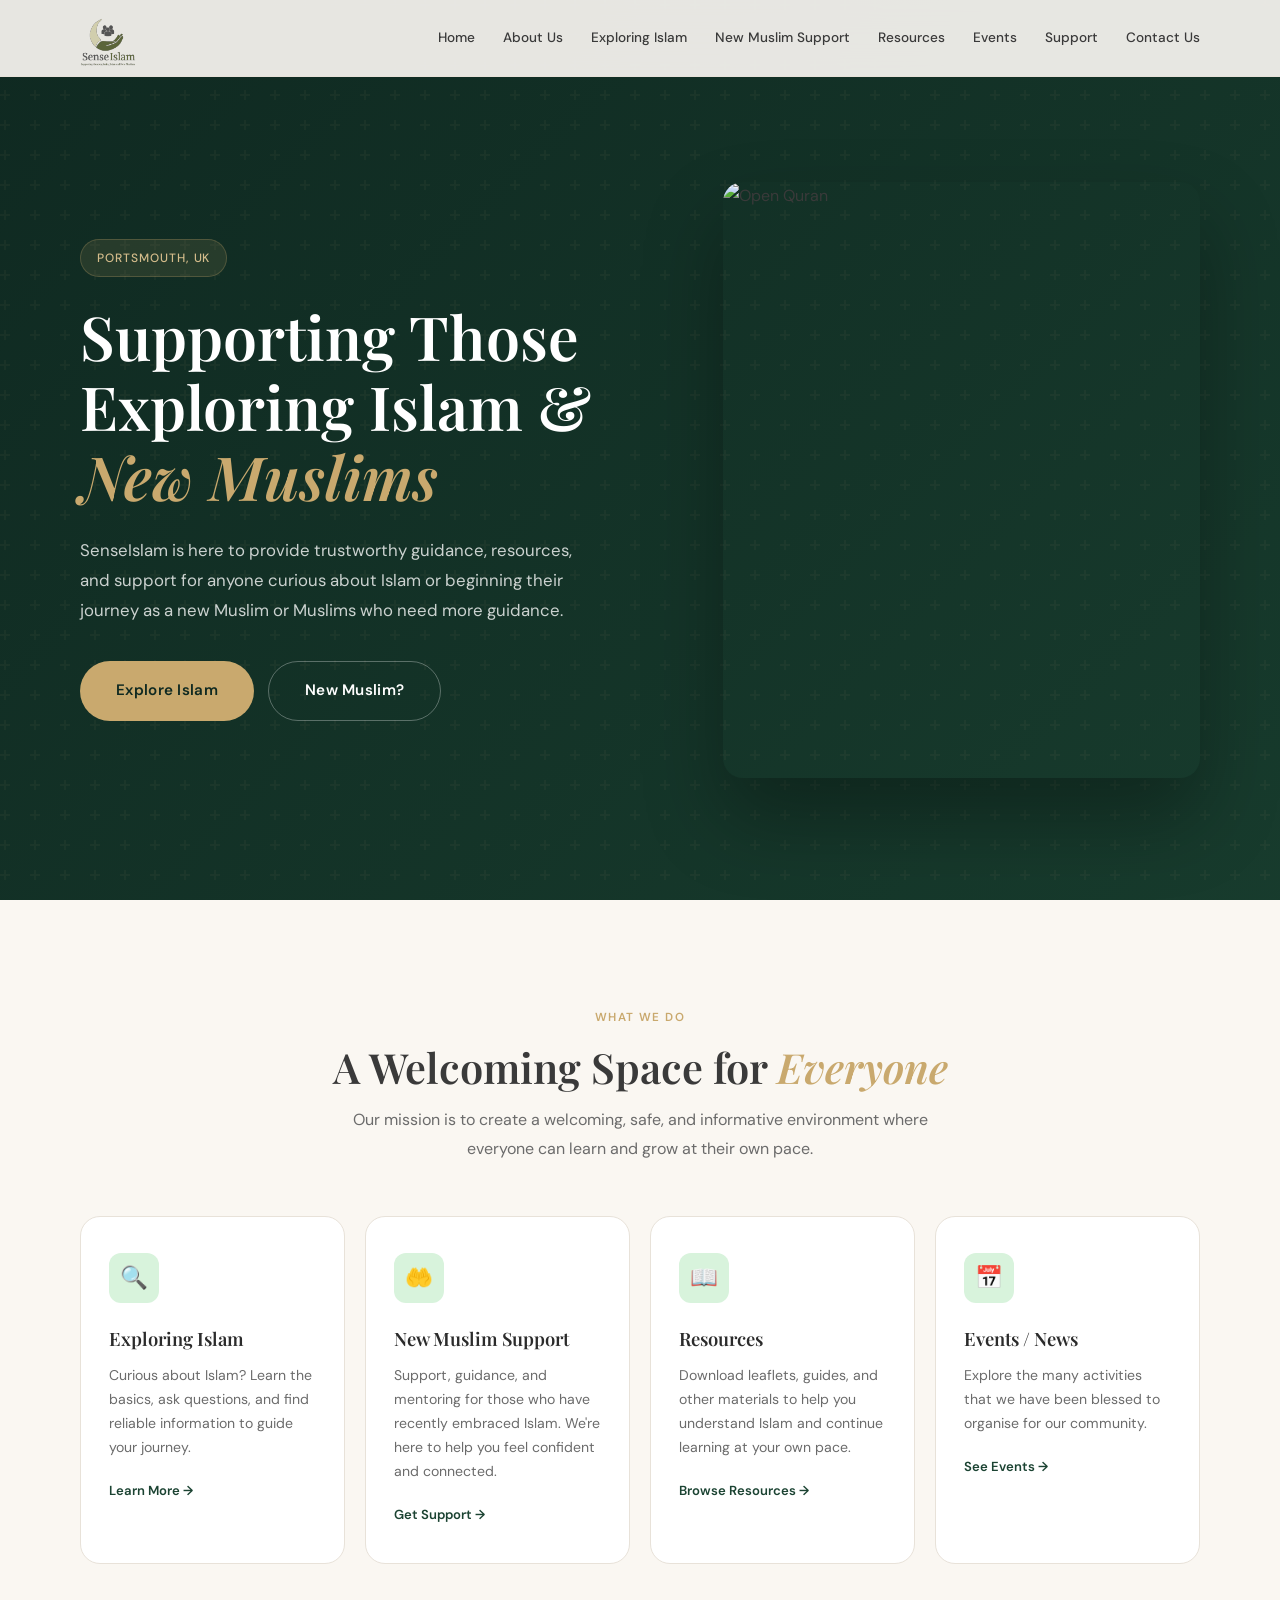
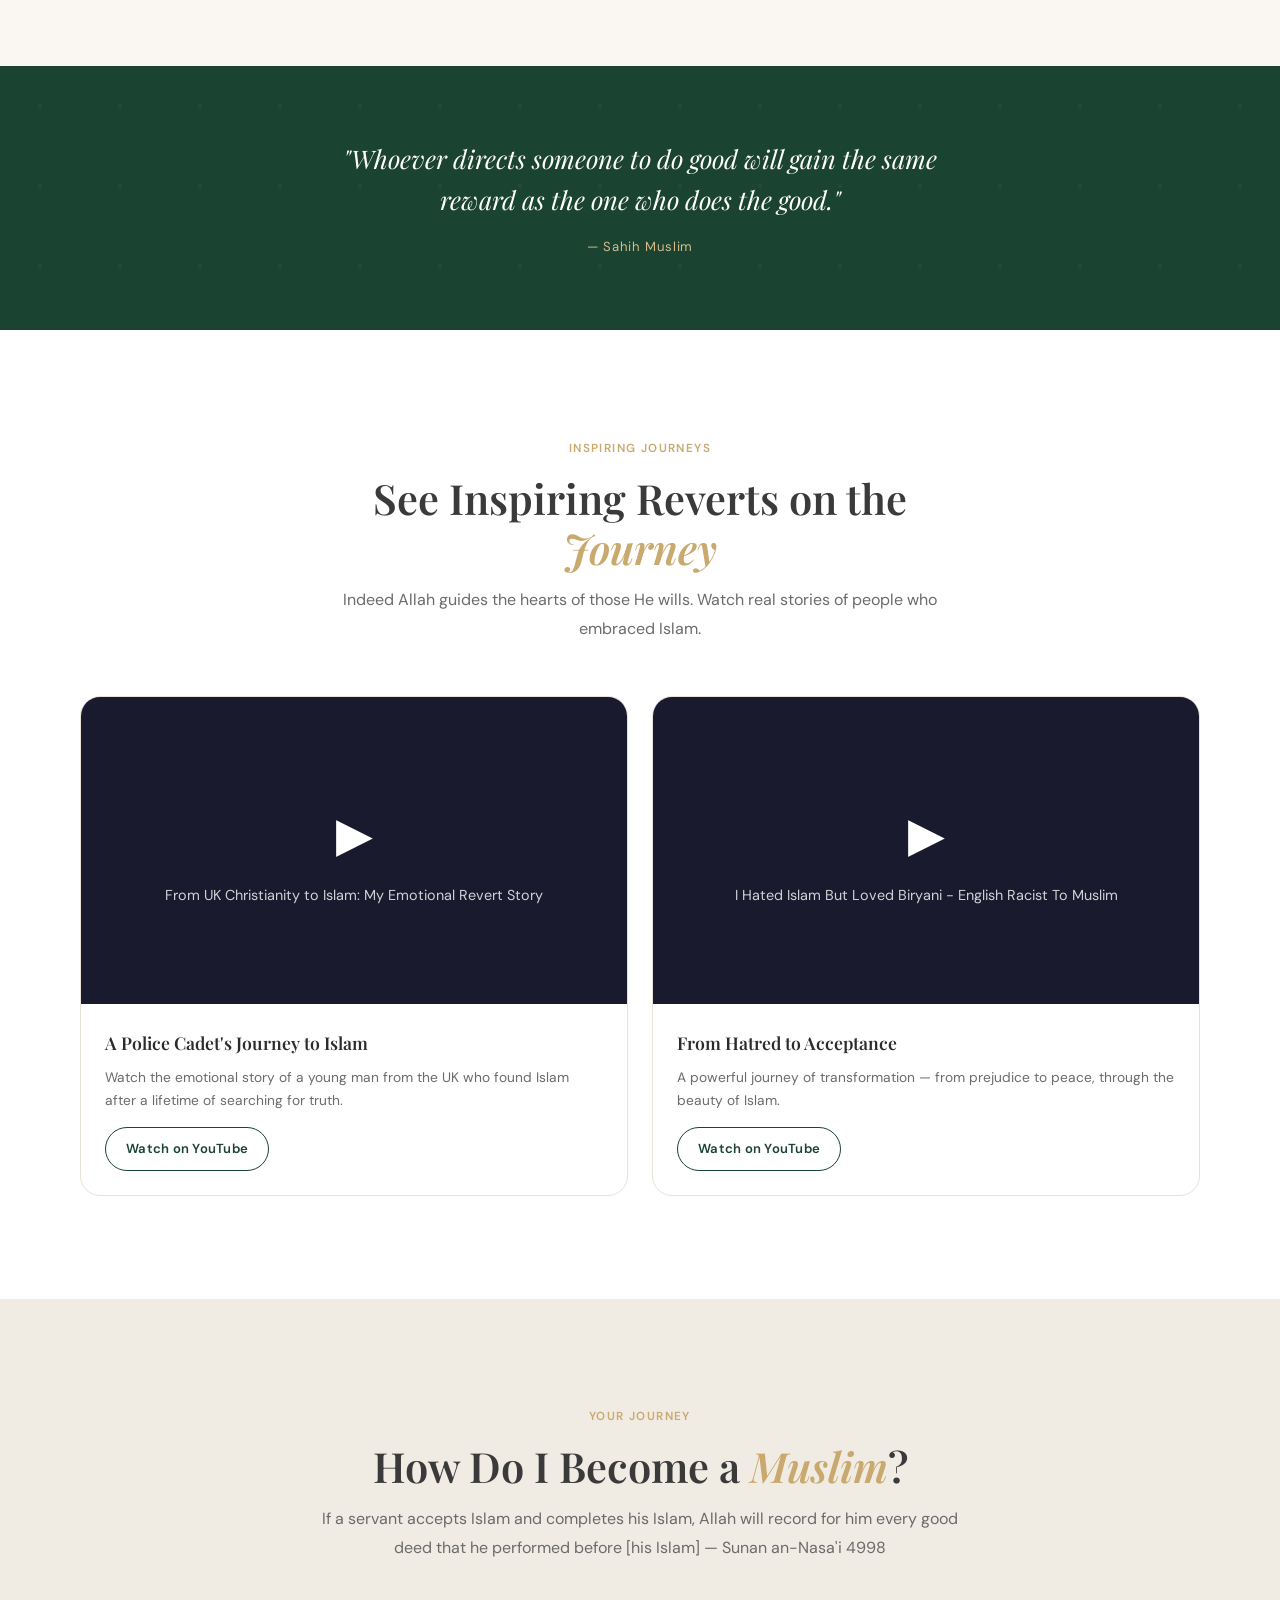
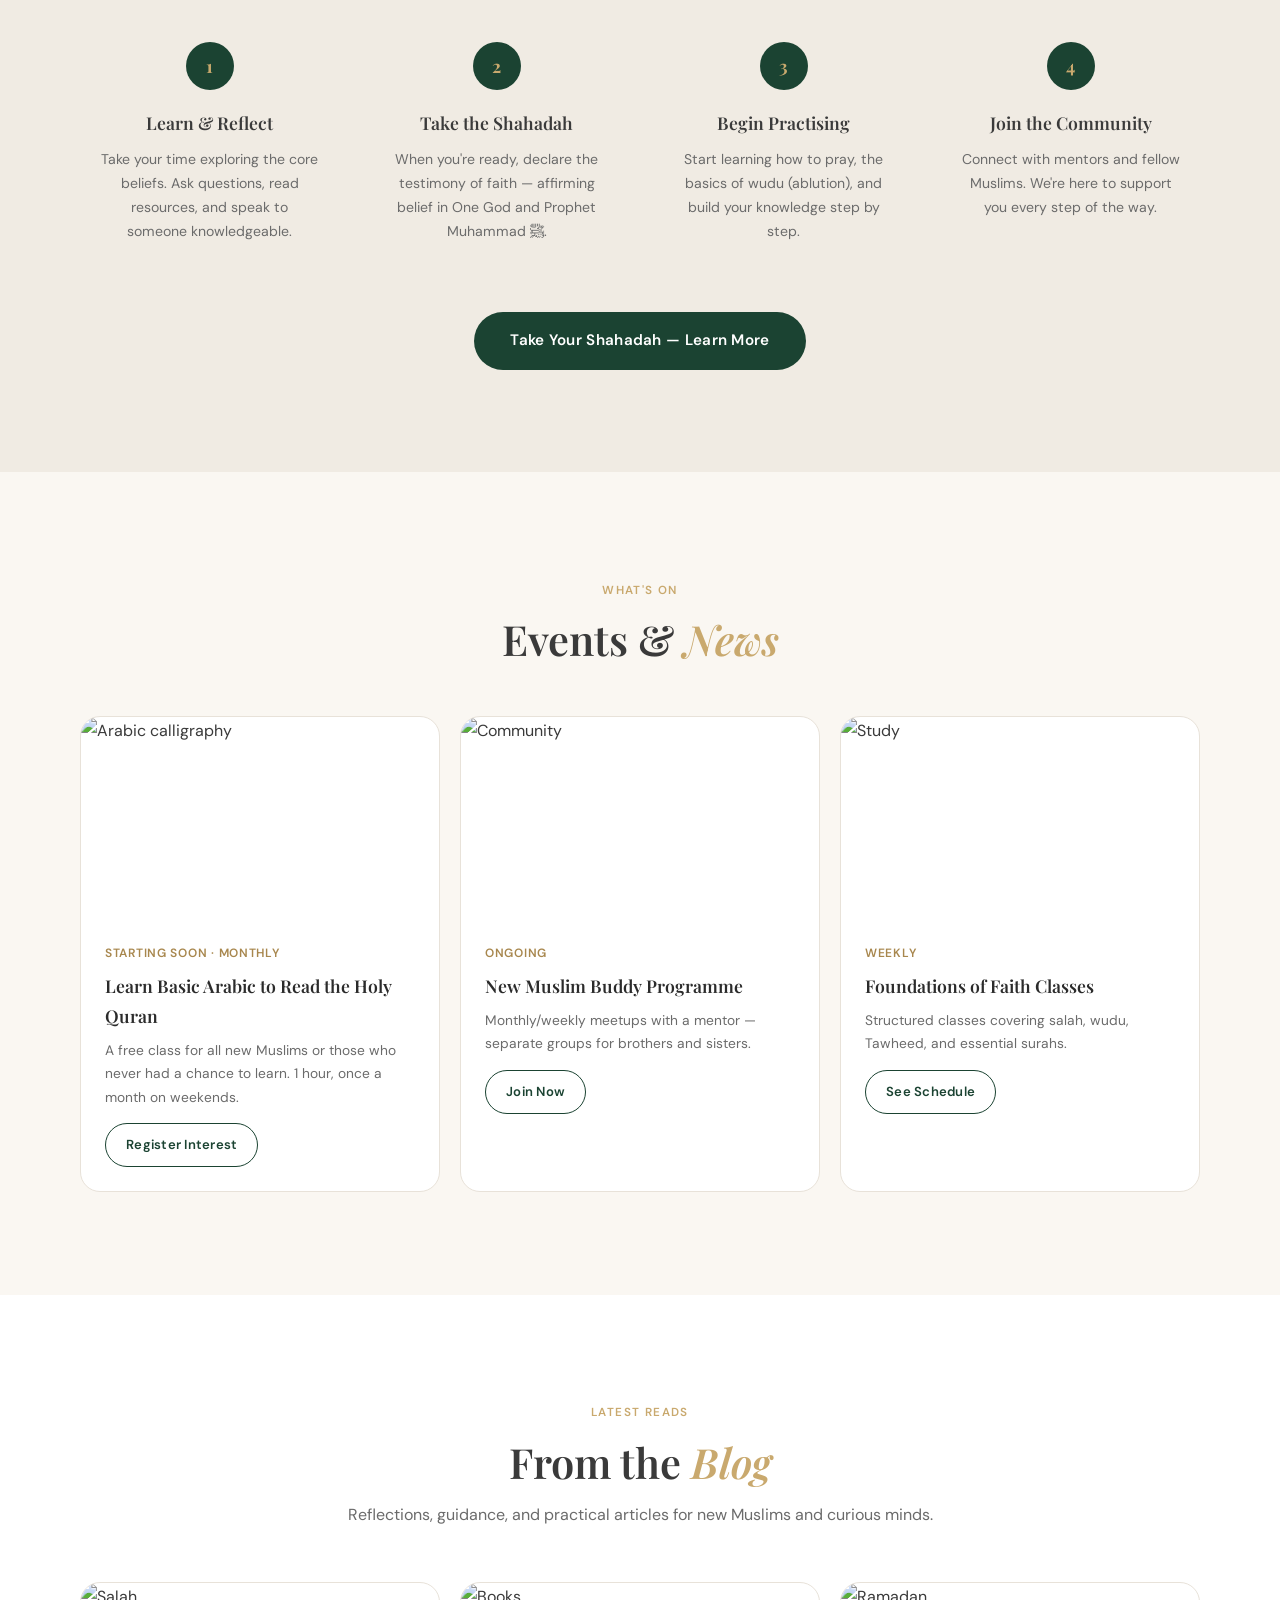
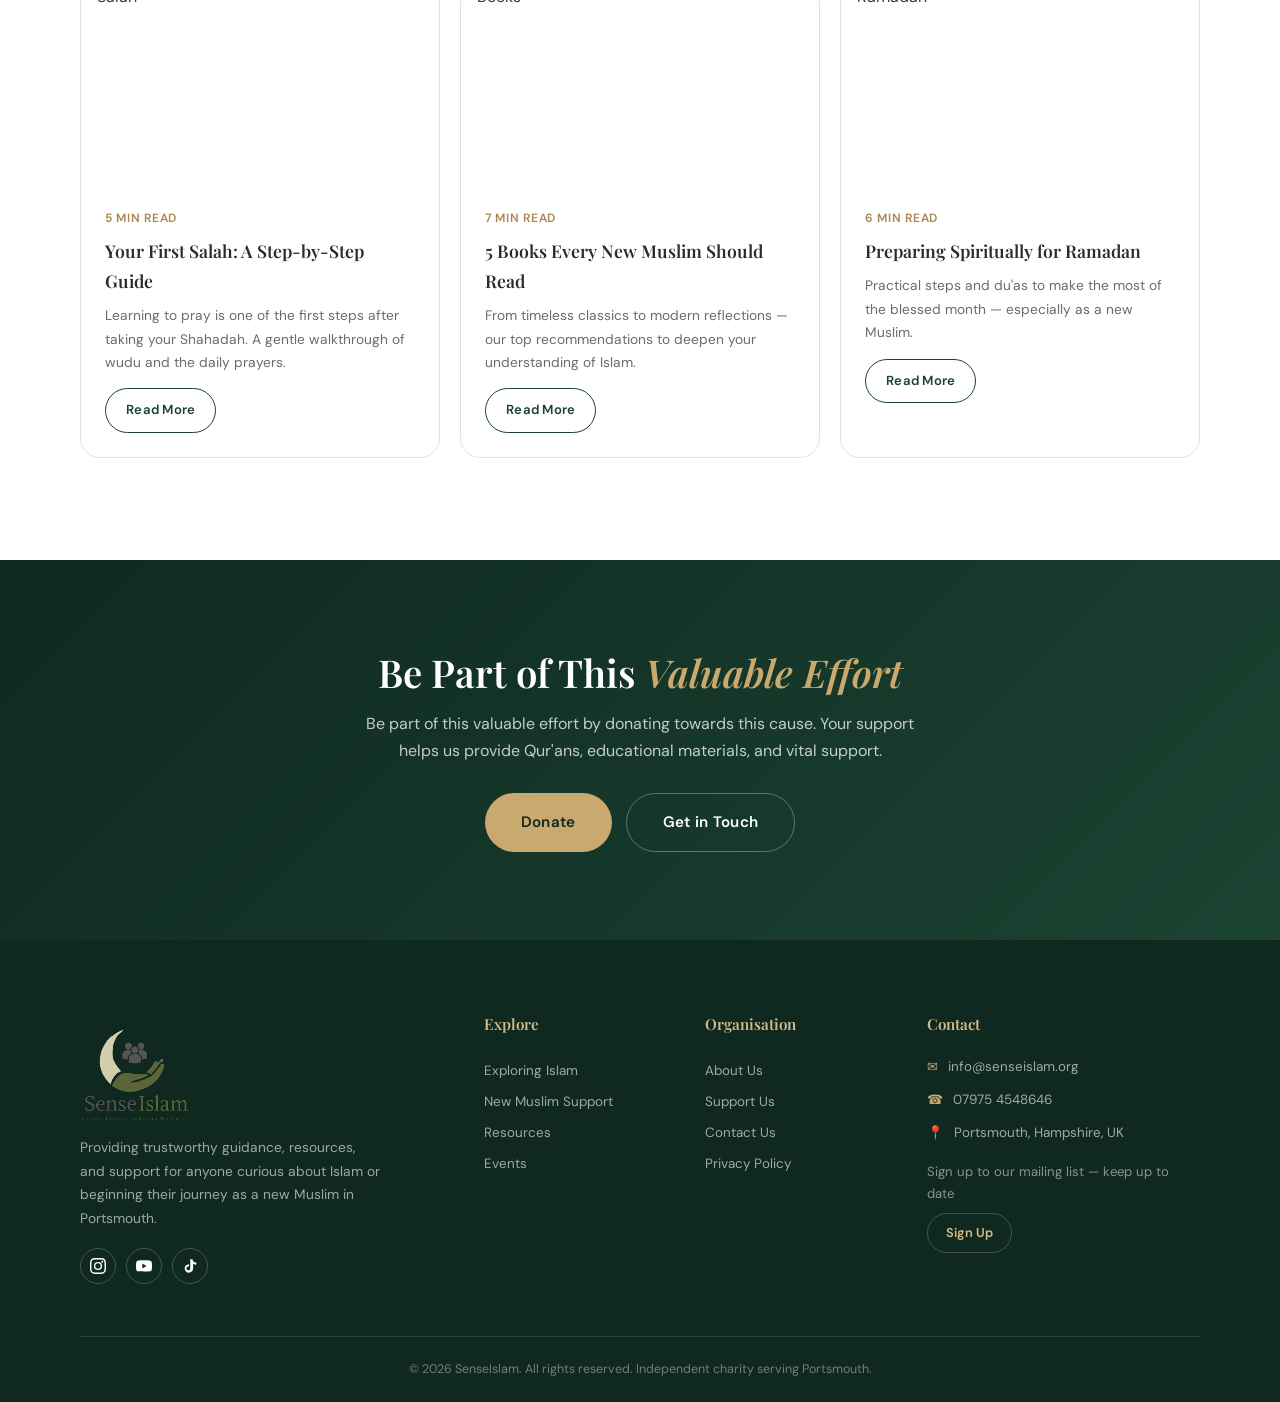
==== commit 09ea80c5: "new" ====
--- a/index.html
+++ b/index.html
@@ -162,7 +162,7 @@
       </div>
       <div class="grid-3 stagger">
         <div class="img-card fade-up">
-          <div class="img-card__img"><img src="https://images.unsplash.com/photo-1588345921523-c2dcdb7f1dcd?w=600&q=80" alt="Arabic calligraphy"></div>
+          <div class="img-card__img"><img src="https://images.unsplash.com/photo-1609599006353-e629aaabfeae?w=600&q=80" alt="Arabic calligraphy"></div>
           <div class="img-card__body">
             <p class="img-card__date">Starting Soon · Monthly</p>
             <h3 class="img-card__title">Learn Basic Arabic to Read the Holy Quran</h3>
@@ -171,7 +171,7 @@
           </div>
         </div>
         <div class="img-card fade-up">
-          <div class="img-card__img"><img src="https://images.unsplash.com/photo-1529156069898-49953e39b3ac?w=600&q=80" alt="Community"></div>
+          <div class="img-card__img"><img src="https://images.unsplash.com/photo-1645579954839-9a91874deb4d?w=600&q=80" alt="Community"></div>
           <div class="img-card__body">
             <p class="img-card__date">Ongoing</p>
             <h3 class="img-card__title">New Muslim Buddy Programme</h3>
@@ -180,12 +180,52 @@
           </div>
         </div>
         <div class="img-card fade-up">
-          <div class="img-card__img"><img src="https://images.unsplash.com/photo-1585829365295-ab7cd400c167?w=600&q=80" alt="Study"></div>
+          <div class="img-card__img"><img src="https://images.unsplash.com/photo-1466442929976-97f336a657be?w=600&q=80" alt="Study"></div>
           <div class="img-card__body">
             <p class="img-card__date">Weekly</p>
             <h3 class="img-card__title">Foundations of Faith Classes</h3>
             <p class="img-card__text">Structured classes covering salah, wudu, Tawheed, and essential surahs.</p>
             <a href="events.html" class="btn btn--sm btn--outline">See Schedule</a>
+          </div>
+        </div>
+      </div>
+    </div>
+  </section>
+
+  <!-- LATEST BLOG -->
+  <section class="section section--white">
+    <div class="container">
+      <div class="section__header fade-up">
+        <span class="section__label">Latest Reads</span>
+        <h2 class="section__title">From the <em>Blog</em></h2>
+        <p class="section__desc">Reflections, guidance, and practical articles for new Muslims and curious minds.</p>
+      </div>
+      <div class="grid-3 stagger">
+        <div class="img-card fade-up">
+          <div class="img-card__img"><img src="https://images.unsplash.com/photo-1637518026117-9d1ac5e73f07?w=600&q=80" alt="Salah"></div>
+          <div class="img-card__body">
+            <p class="img-card__date">5 min read</p>
+            <h3 class="img-card__title">Your First Salah: A Step-by-Step Guide</h3>
+            <p class="img-card__text">Learning to pray is one of the first steps after taking your Shahadah. A gentle walkthrough of wudu and the daily prayers.</p>
+            <a href="#" class="btn btn--sm btn--outline">Read More</a>
+          </div>
+        </div>
+        <div class="img-card fade-up">
+          <div class="img-card__img"><img src="https://images.unsplash.com/photo-1655203944892-ff2cbb9e3eb0?w=600&q=80" alt="Books"></div>
+          <div class="img-card__body">
+            <p class="img-card__date">7 min read</p>
+            <h3 class="img-card__title">5 Books Every New Muslim Should Read</h3>
+            <p class="img-card__text">From timeless classics to modern reflections — our top recommendations to deepen your understanding of Islam.</p>
+            <a href="#" class="btn btn--sm btn--outline">Read More</a>
+          </div>
+        </div>
+        <div class="img-card fade-up">
+          <div class="img-card__img"><img src="https://images.unsplash.com/photo-1571620874594-d6df8b47f708?w=600&q=80" alt="Ramadan"></div>
+          <div class="img-card__body">
+            <p class="img-card__date">6 min read</p>
+            <h3 class="img-card__title">Preparing Spiritually for Ramadan</h3>
+            <p class="img-card__text">Practical steps and du'as to make the most of the blessed month — especially as a new Muslim.</p>
+            <a href="#" class="btn btn--sm btn--outline">Read More</a>
           </div>
         </div>
       </div>
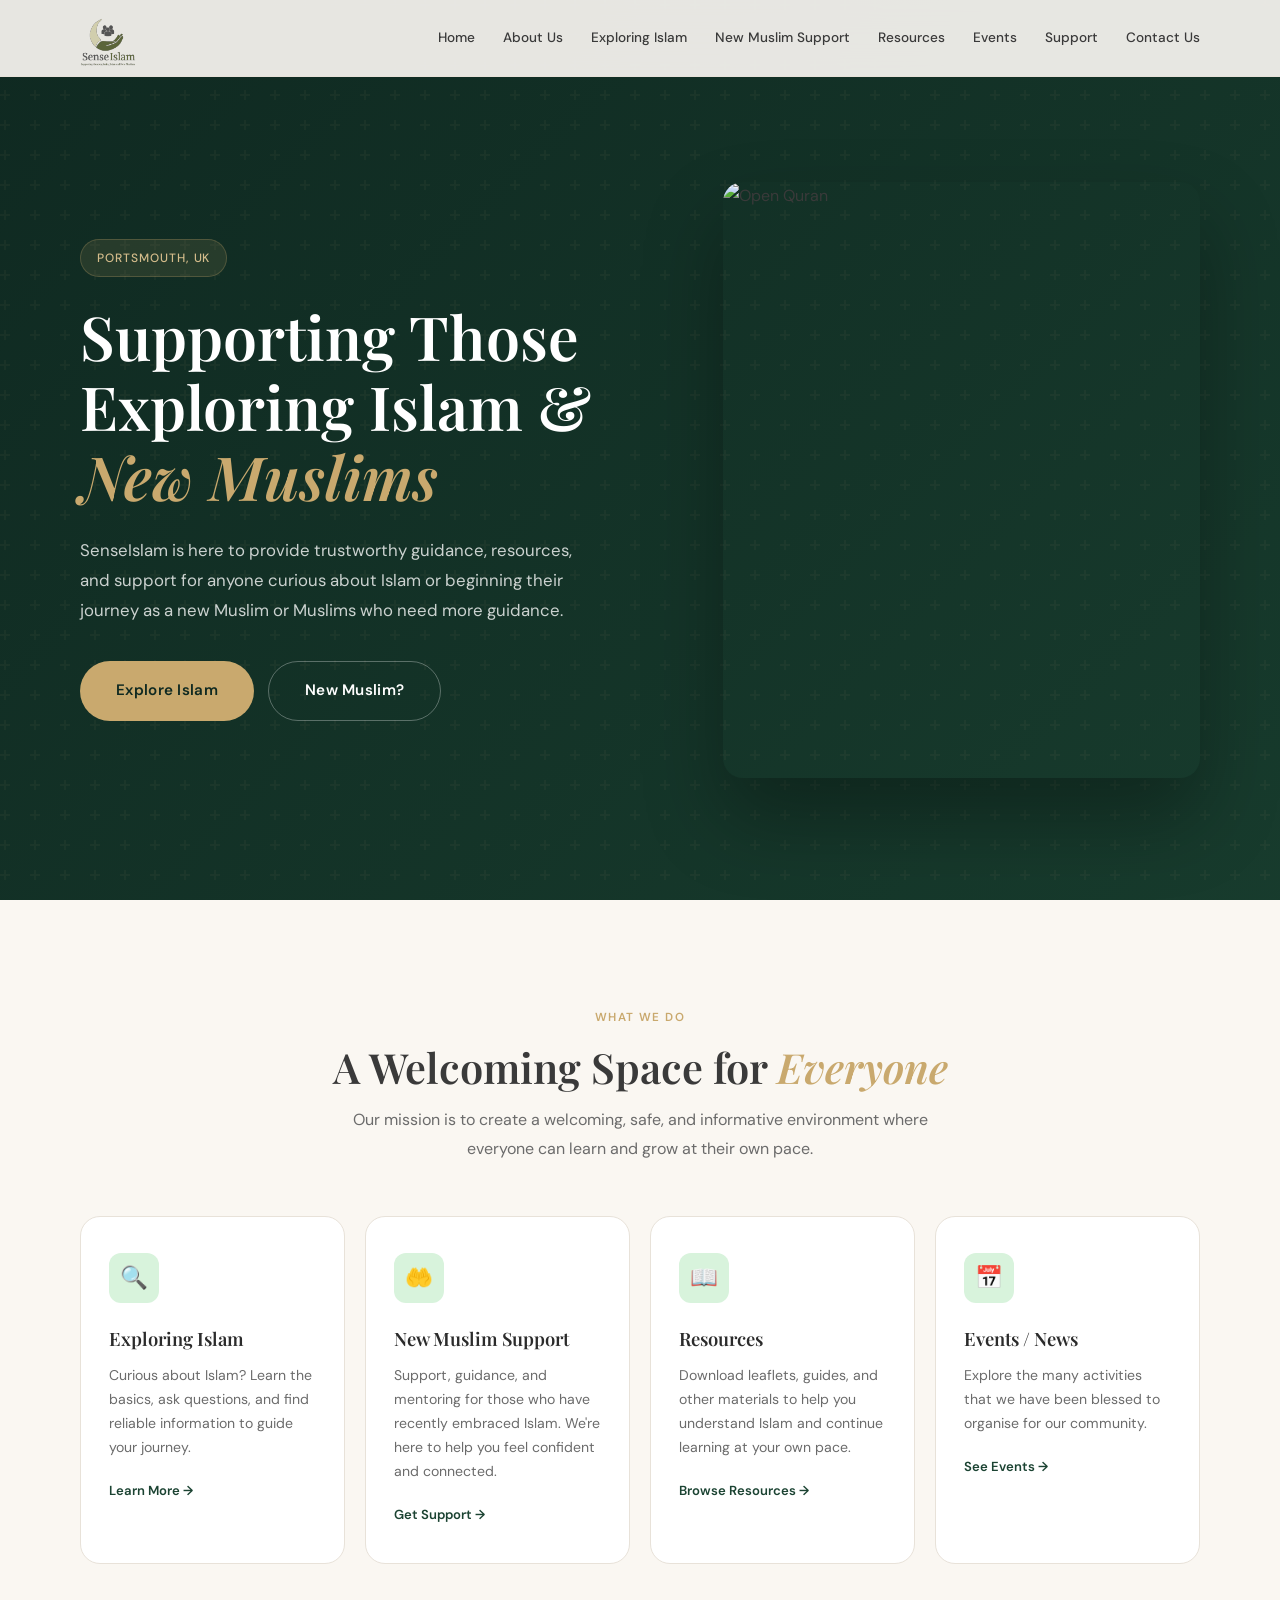
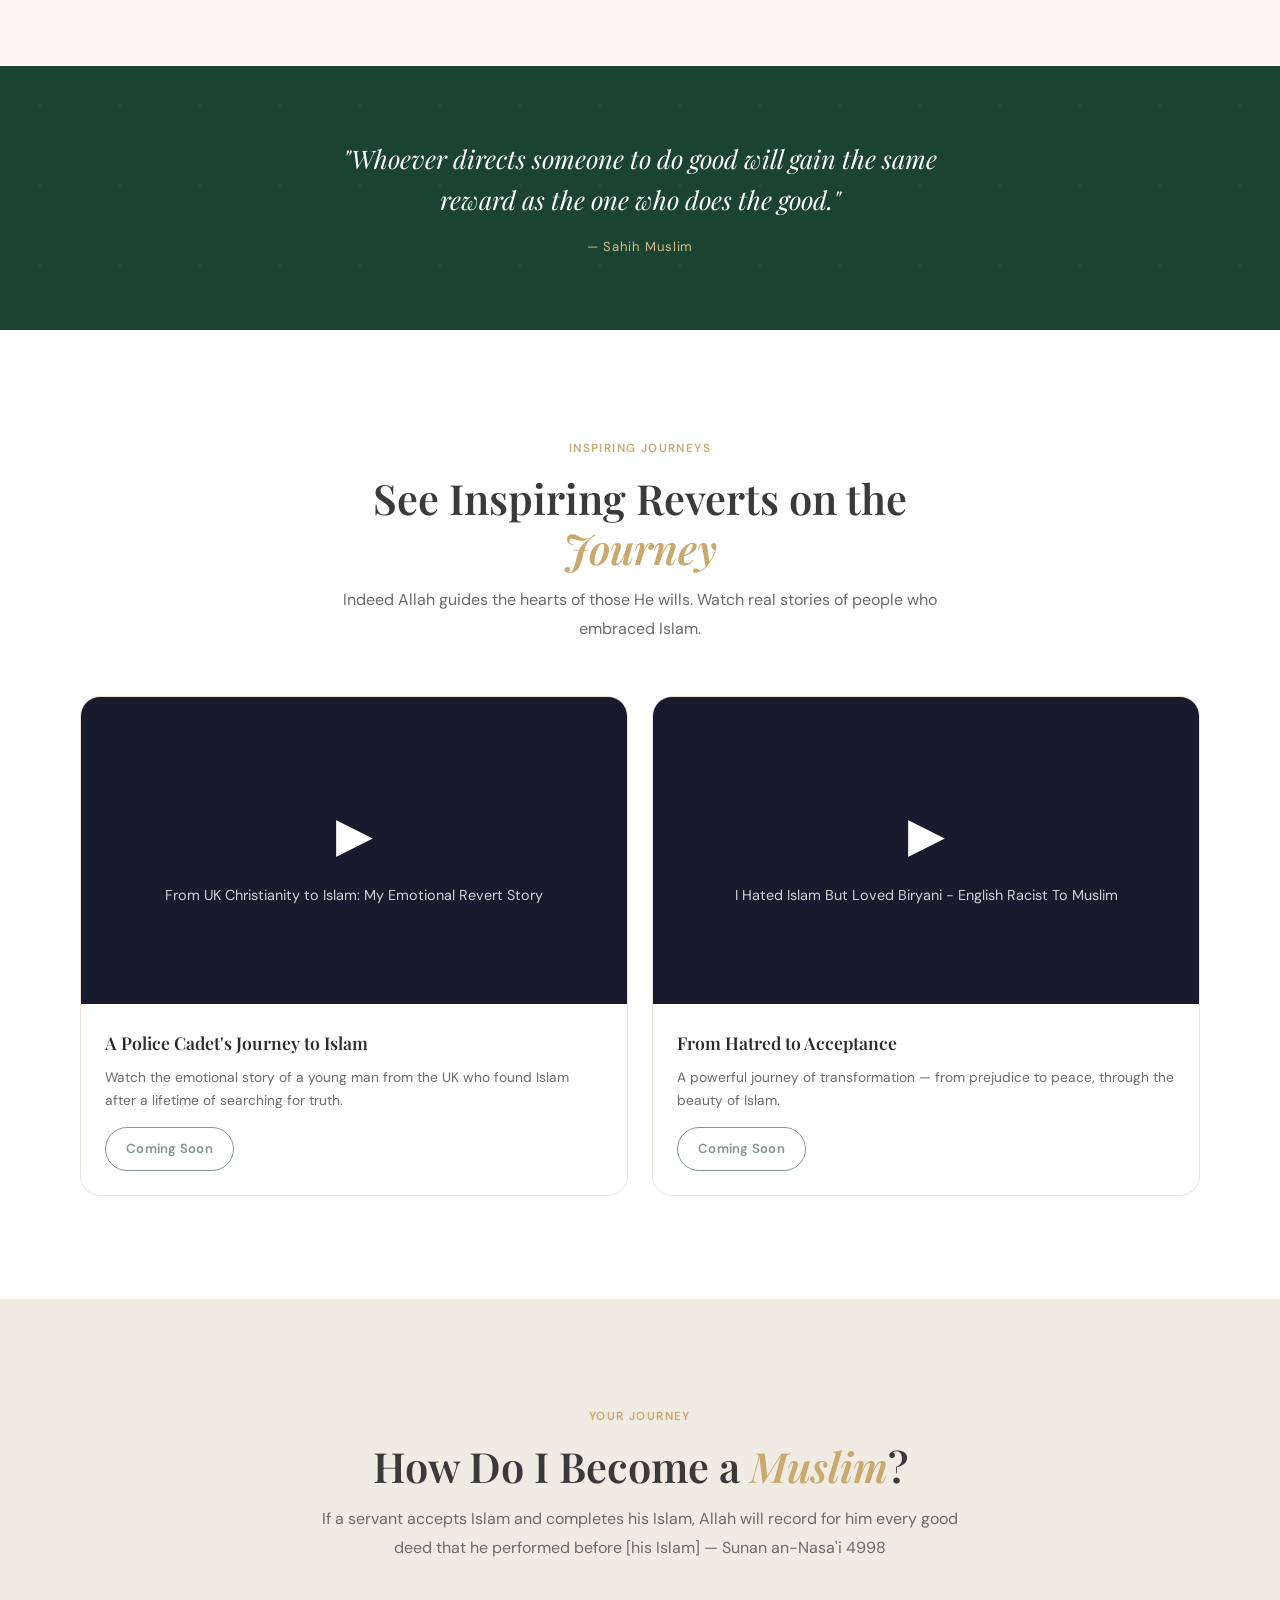
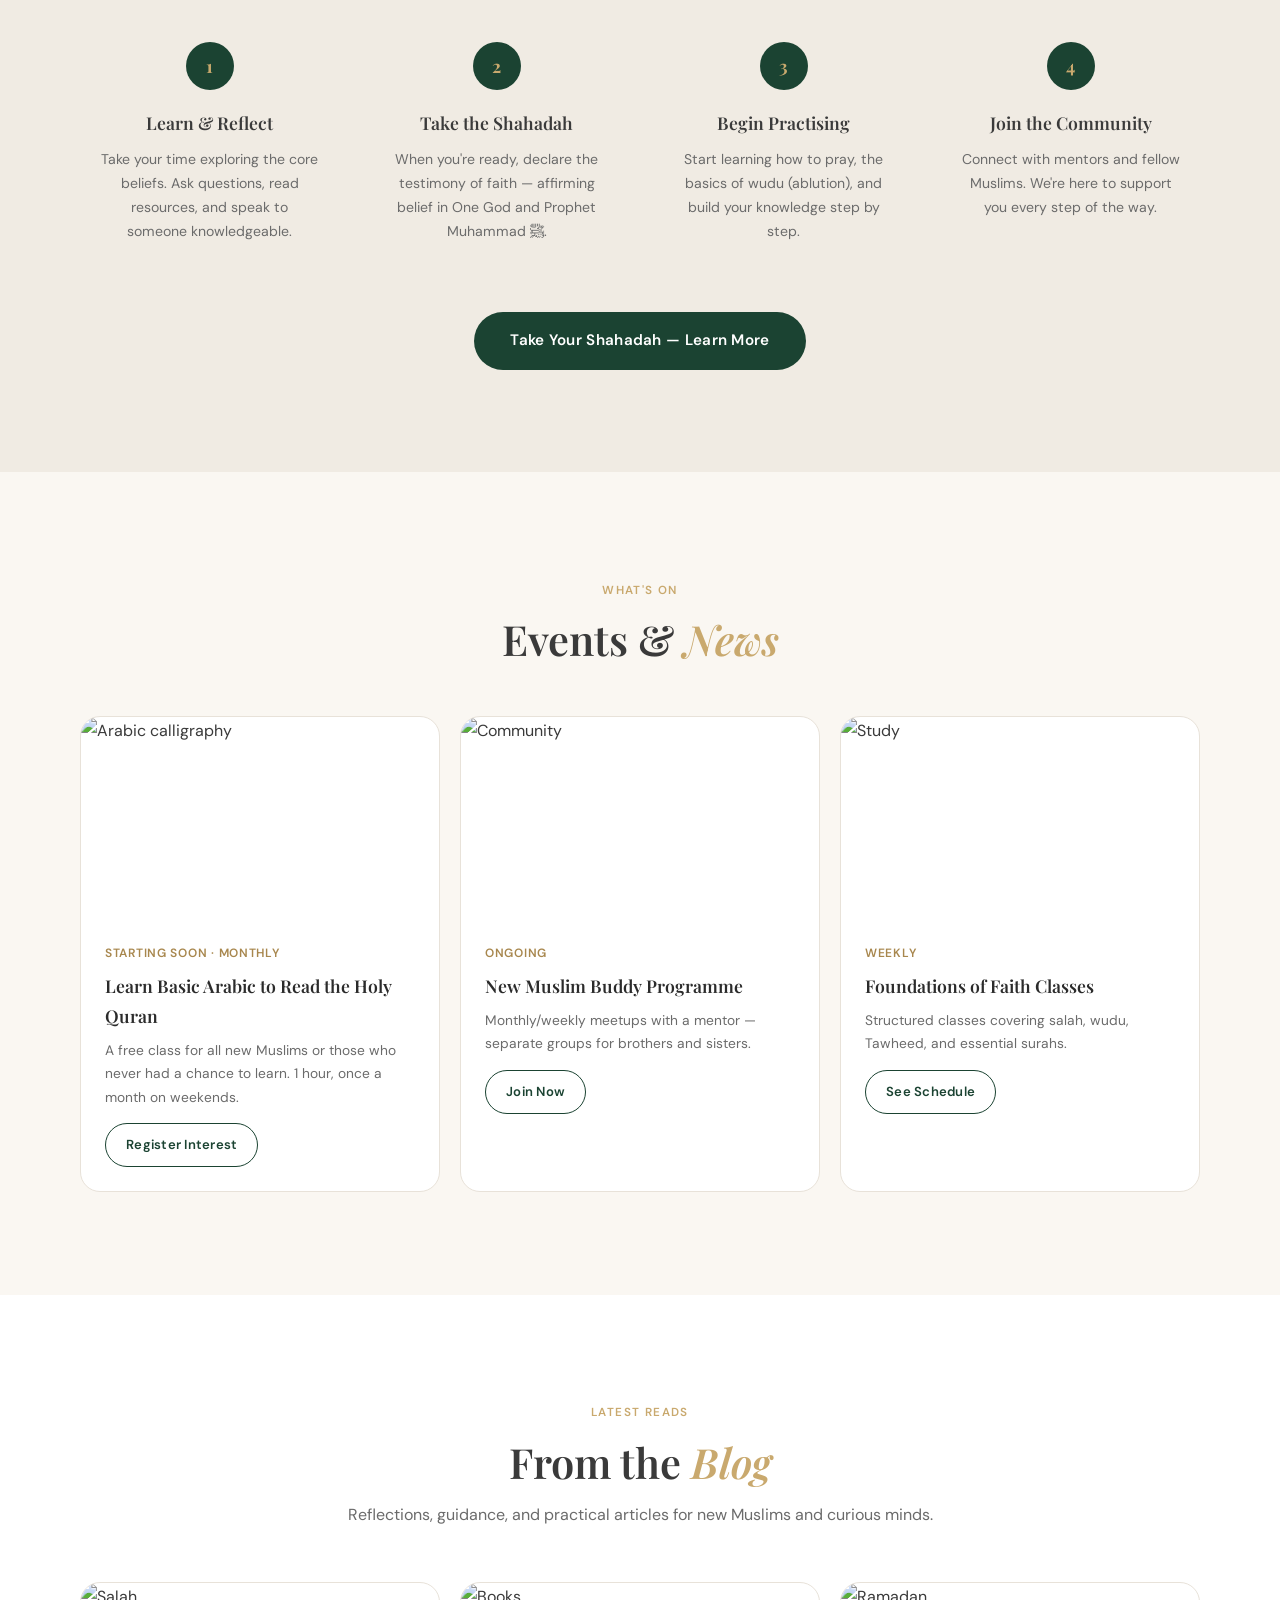
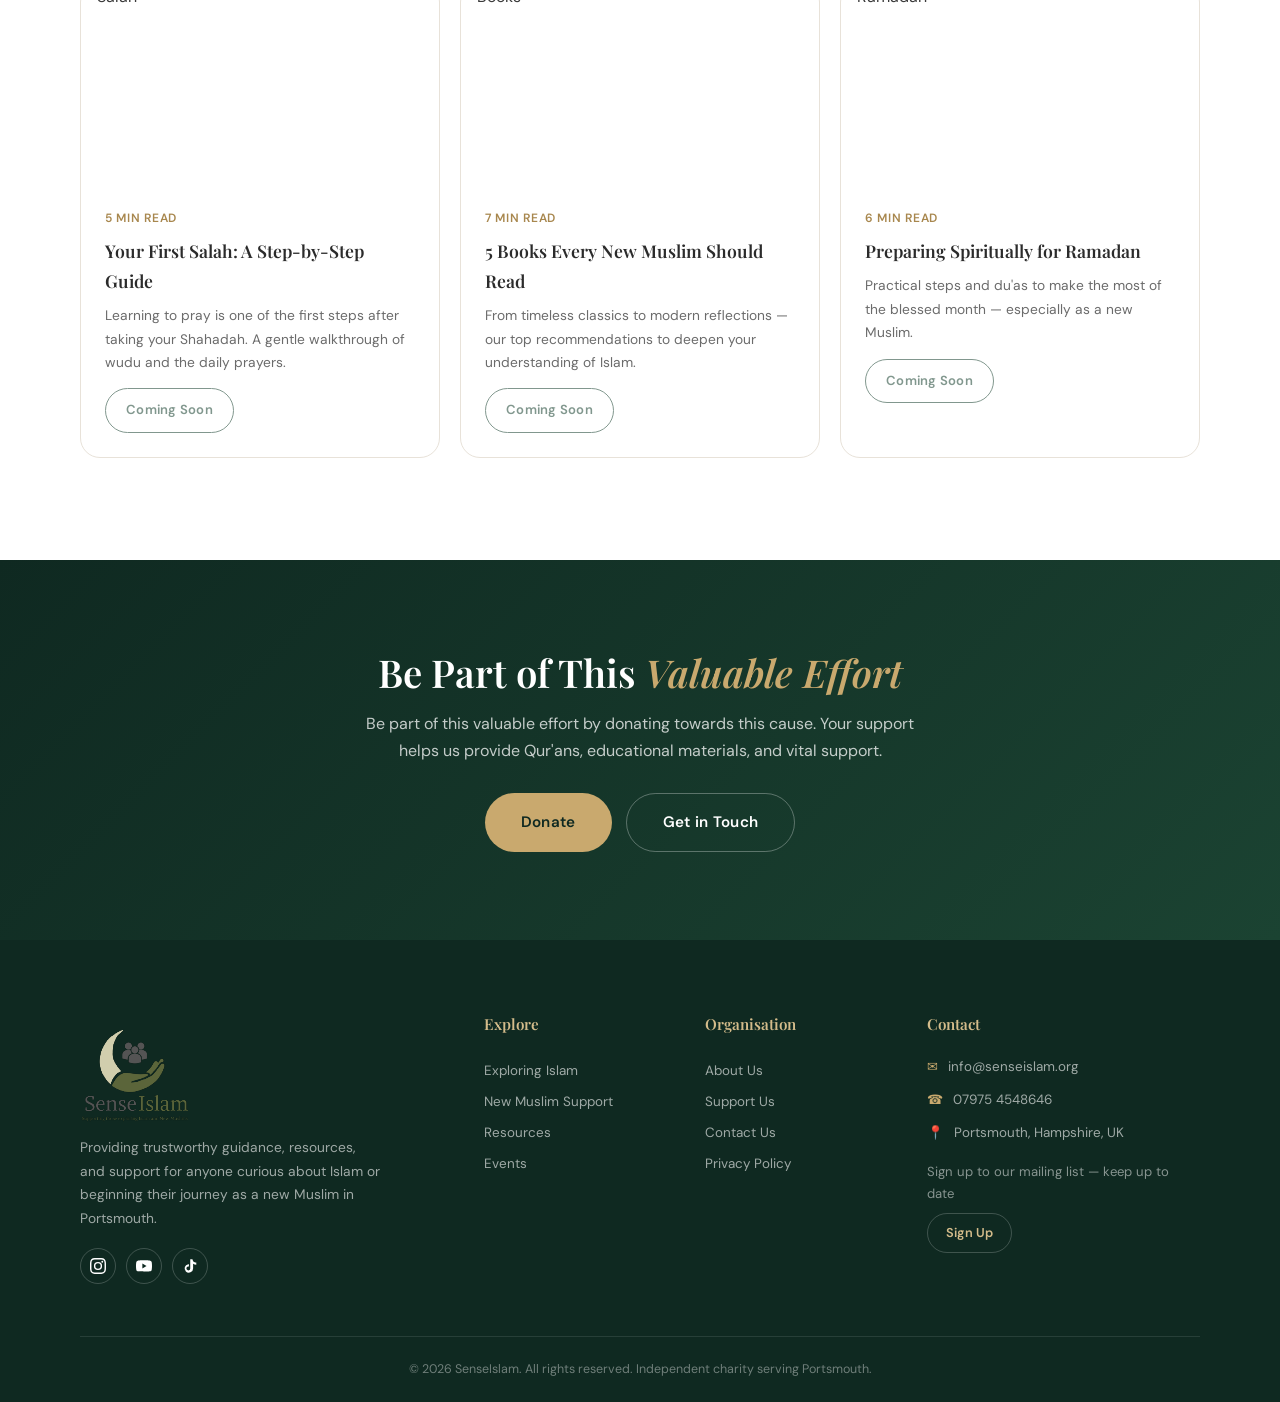
==== commit 7c08402a: "new" ====
--- a/index.html
+++ b/index.html
@@ -113,7 +113,7 @@
           <div class="img-card__body">
             <h3 class="img-card__title">A Police Cadet's Journey to Islam</h3>
             <p class="img-card__text">Watch the emotional story of a young man from the UK who found Islam after a lifetime of searching for truth.</p>
-            <a href="#" class="btn btn--sm btn--outline">Watch on YouTube</a>
+            <span class="btn btn--sm btn--outline btn--disabled">Coming Soon</span>
           </div>
         </div>
         <div class="img-card fade-up">
@@ -126,7 +126,7 @@
           <div class="img-card__body">
             <h3 class="img-card__title">From Hatred to Acceptance</h3>
             <p class="img-card__text">A powerful journey of transformation — from prejudice to peace, through the beauty of Islam.</p>
-            <a href="#" class="btn btn--sm btn--outline">Watch on YouTube</a>
+            <span class="btn btn--sm btn--outline btn--disabled">Coming Soon</span>
           </div>
         </div>
       </div>
@@ -207,7 +207,7 @@
             <p class="img-card__date">5 min read</p>
             <h3 class="img-card__title">Your First Salah: A Step-by-Step Guide</h3>
             <p class="img-card__text">Learning to pray is one of the first steps after taking your Shahadah. A gentle walkthrough of wudu and the daily prayers.</p>
-            <a href="#" class="btn btn--sm btn--outline">Read More</a>
+            <span class="btn btn--sm btn--outline btn--disabled">Coming Soon</span>
           </div>
         </div>
         <div class="img-card fade-up">
@@ -216,7 +216,7 @@
             <p class="img-card__date">7 min read</p>
             <h3 class="img-card__title">5 Books Every New Muslim Should Read</h3>
             <p class="img-card__text">From timeless classics to modern reflections — our top recommendations to deepen your understanding of Islam.</p>
-            <a href="#" class="btn btn--sm btn--outline">Read More</a>
+            <span class="btn btn--sm btn--outline btn--disabled">Coming Soon</span>
           </div>
         </div>
         <div class="img-card fade-up">
@@ -225,7 +225,7 @@
             <p class="img-card__date">6 min read</p>
             <h3 class="img-card__title">Preparing Spiritually for Ramadan</h3>
             <p class="img-card__text">Practical steps and du'as to make the most of the blessed month — especially as a new Muslim.</p>
-            <a href="#" class="btn btn--sm btn--outline">Read More</a>
+            <span class="btn btn--sm btn--outline btn--disabled">Coming Soon</span>
           </div>
         </div>
       </div>
--- a/css/style.css
+++ b/css/style.css
@@ -99,6 +99,8 @@
 .btn--dark:hover { background: var(--forest-light); transform: translateY(-2px); }
 .btn--lg { padding: 16px 36px; font-size: .95rem; }
 .btn--sm { padding: 10px 20px; font-size: .82rem; }
+.btn--disabled, .res-card__link--disabled { opacity: .55; cursor: not-allowed; pointer-events: none; }
+.btn--disabled:hover, .res-card__link--disabled:hover { background: transparent; color: var(--forest); border-color: var(--forest); transform: none; box-shadow: none; }
 .btn--full { width: 100%; justify-content: center; }
 
 /* SECTIONS */
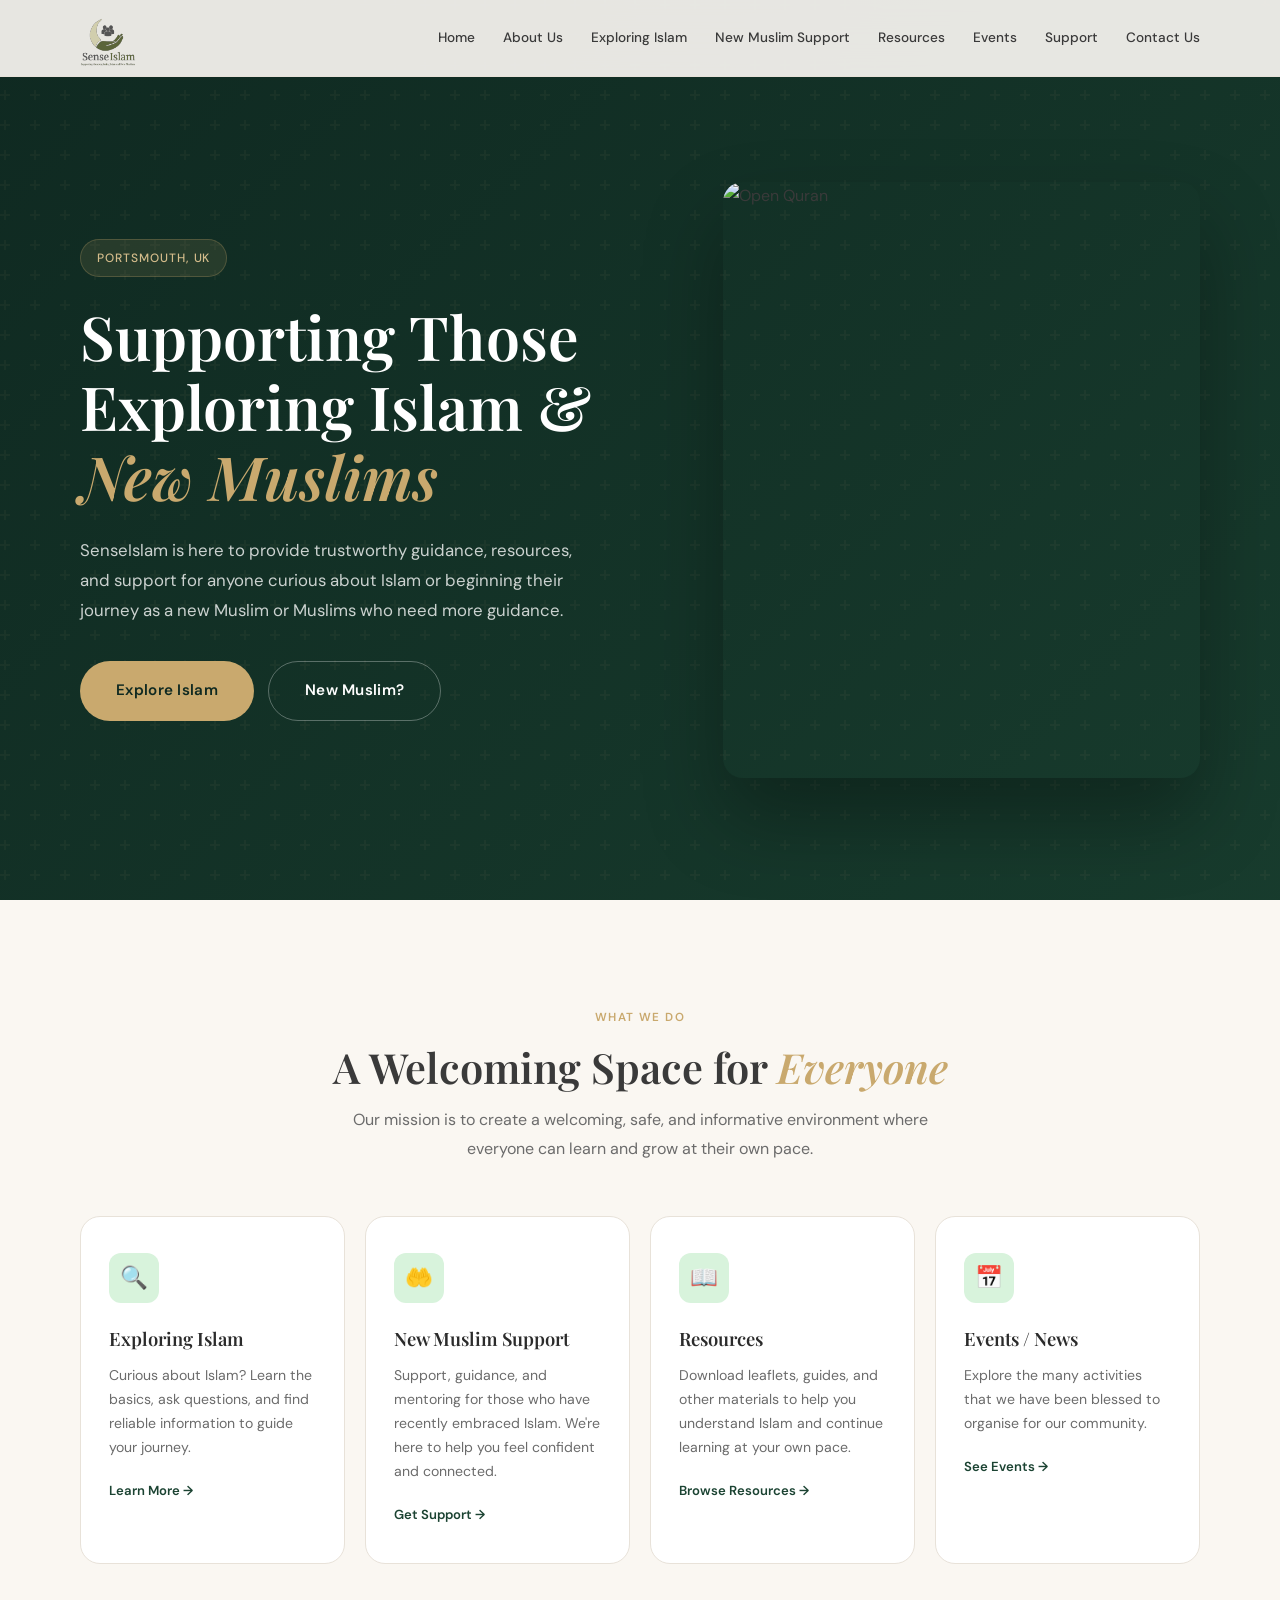
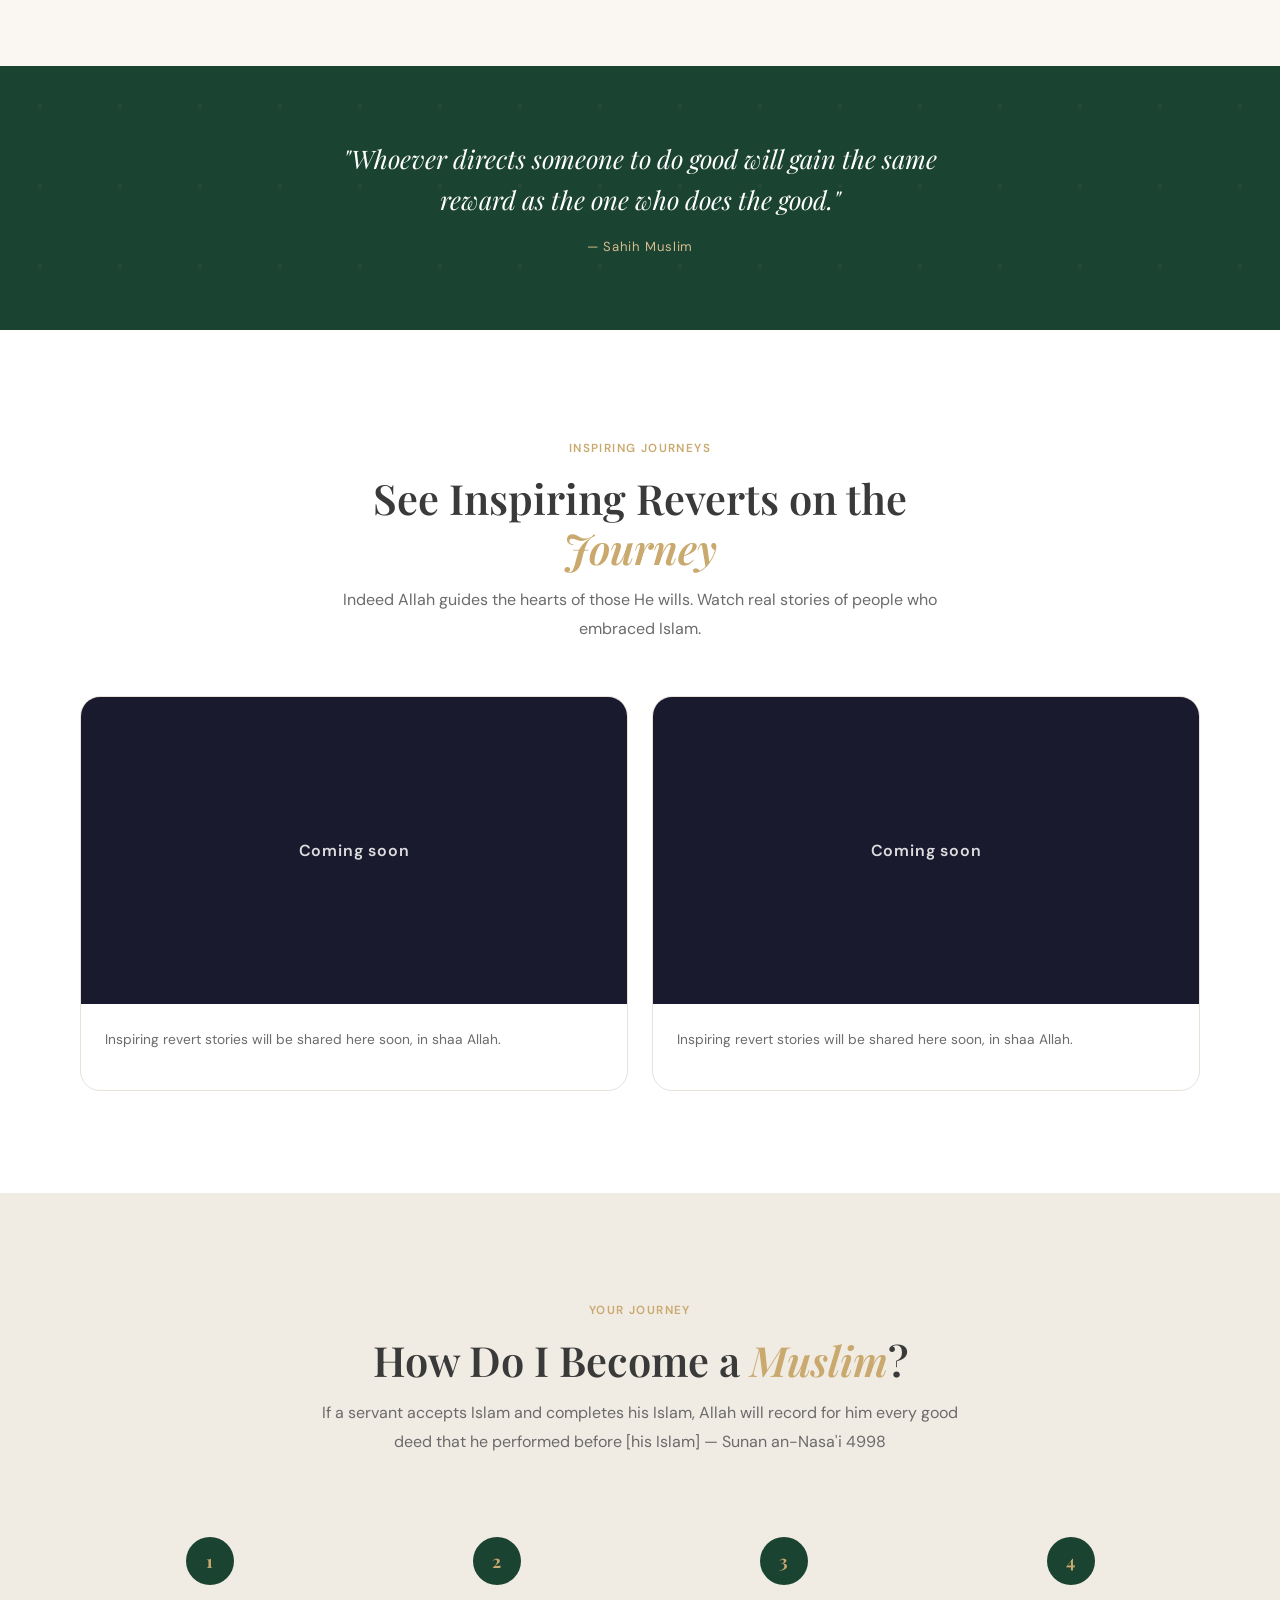
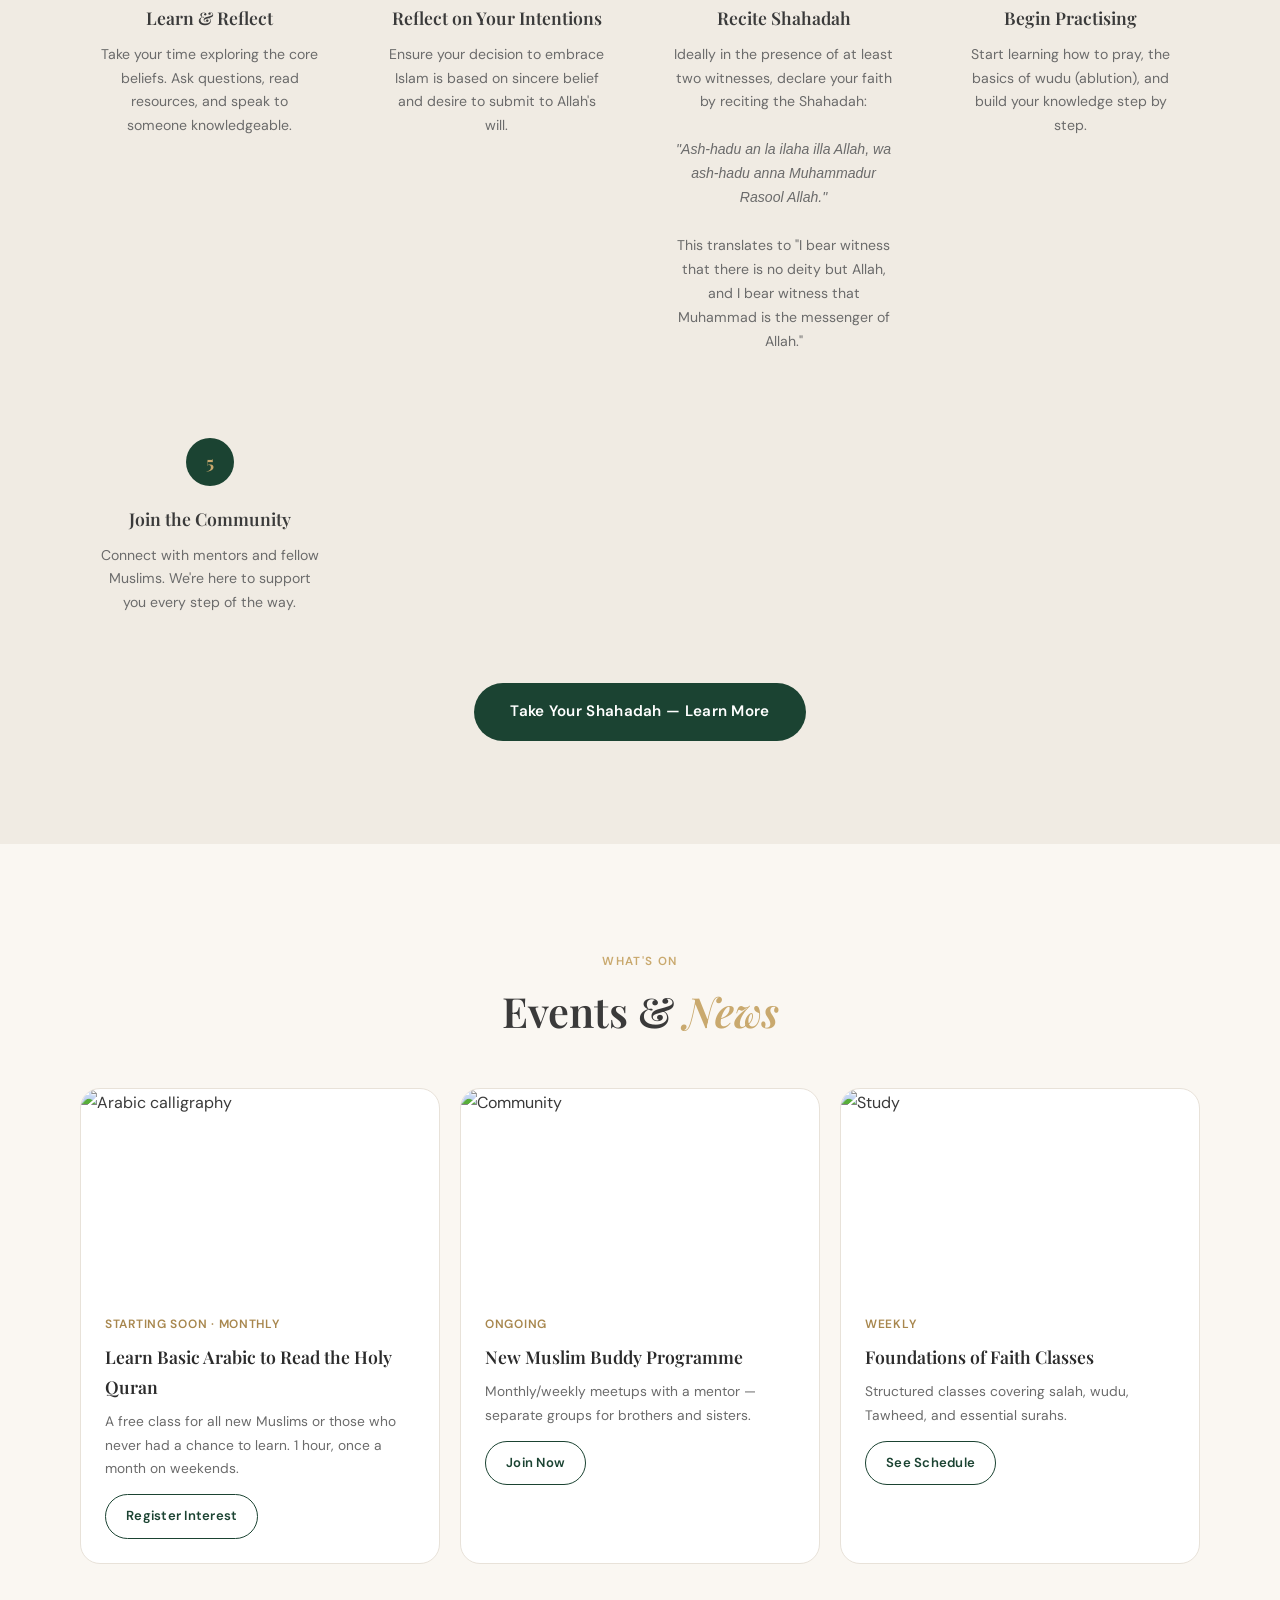
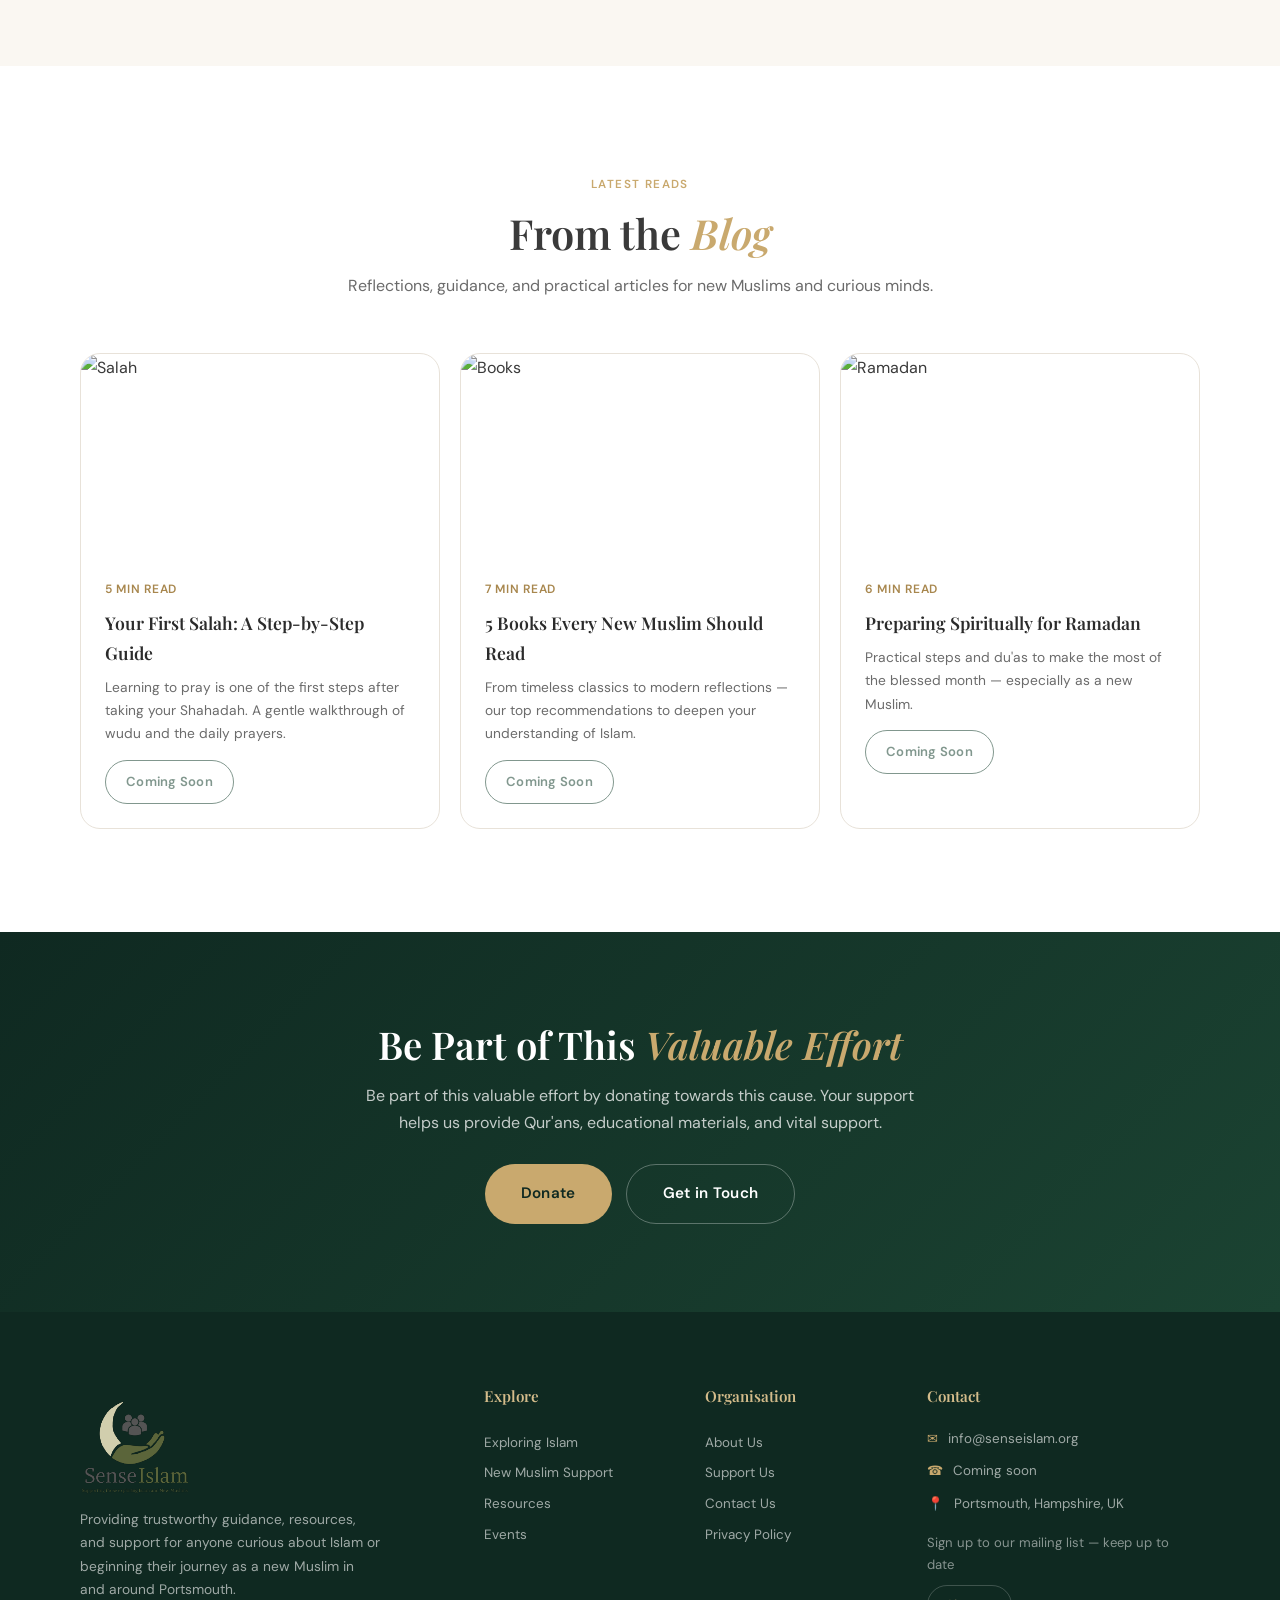
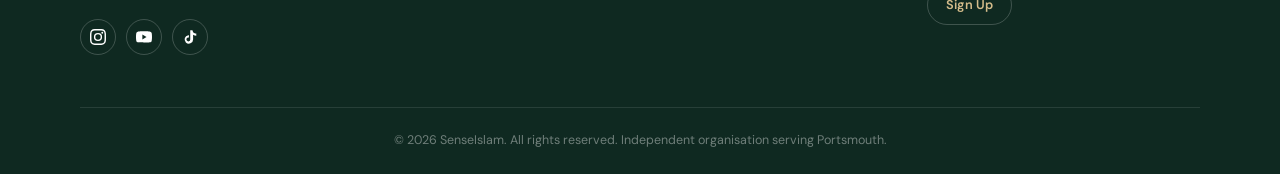
==== commit 5ca2da2a: "new" ====
--- a/index.html
+++ b/index.html
@@ -106,27 +106,21 @@
         <div class="img-card fade-up">
           <div class="img-card__img" style="background:#1a1a2e;display:flex;align-items:center;justify-content:center;aspect-ratio:16/9">
             <div style="text-align:center;color:white;padding:20px">
-              <div style="font-size:3rem;margin-bottom:8px">▶</div>
-              <p style="font-size:.9rem;opacity:.8">From UK Christianity to Islam: My Emotional Revert Story</p>
+              <p style="font-size:1rem;opacity:.85;font-weight:600;letter-spacing:.05em">Coming soon</p>
             </div>
           </div>
           <div class="img-card__body">
-            <h3 class="img-card__title">A Police Cadet's Journey to Islam</h3>
-            <p class="img-card__text">Watch the emotional story of a young man from the UK who found Islam after a lifetime of searching for truth.</p>
-            <span class="btn btn--sm btn--outline btn--disabled">Coming Soon</span>
+            <p class="img-card__text">Inspiring revert stories will be shared here soon, in shaa Allah.</p>
           </div>
         </div>
         <div class="img-card fade-up">
           <div class="img-card__img" style="background:#1a1a2e;display:flex;align-items:center;justify-content:center;aspect-ratio:16/9">
             <div style="text-align:center;color:white;padding:20px">
-              <div style="font-size:3rem;margin-bottom:8px">▶</div>
-              <p style="font-size:.9rem;opacity:.8">I Hated Islam But Loved Biryani - English Racist To Muslim</p>
+              <p style="font-size:1rem;opacity:.85;font-weight:600;letter-spacing:.05em">Coming soon</p>
             </div>
           </div>
           <div class="img-card__body">
-            <h3 class="img-card__title">From Hatred to Acceptance</h3>
-            <p class="img-card__text">A powerful journey of transformation — from prejudice to peace, through the beauty of Islam.</p>
-            <span class="btn btn--sm btn--outline btn--disabled">Coming Soon</span>
+            <p class="img-card__text">Inspiring revert stories will be shared here soon, in shaa Allah.</p>
           </div>
         </div>
       </div>
@@ -143,12 +137,13 @@
       </div>
       <div class="steps stagger">
         <div class="step fade-up"><div class="step__num">1</div><h3 class="step__title">Learn &amp; Reflect</h3><p class="step__text">Take your time exploring the core beliefs. Ask questions, read resources, and speak to someone knowledgeable.</p></div>
-        <div class="step fade-up"><div class="step__num">2</div><h3 class="step__title">Take the Shahadah</h3><p class="step__text">When you're ready, declare the testimony of faith — affirming belief in One God and Prophet Muhammad ﷺ.</p></div>
-        <div class="step fade-up"><div class="step__num">3</div><h3 class="step__title">Begin Practising</h3><p class="step__text">Start learning how to pray, the basics of wudu (ablution), and build your knowledge step by step.</p></div>
-        <div class="step fade-up"><div class="step__num">4</div><h3 class="step__title">Join the Community</h3><p class="step__text">Connect with mentors and fellow Muslims. We're here to support you every step of the way.</p></div>
+        <div class="step fade-up"><div class="step__num">2</div><h3 class="step__title">Reflect on Your Intentions</h3><p class="step__text">Ensure your decision to embrace Islam is based on sincere belief and desire to submit to Allah's will.</p></div>
+        <div class="step fade-up"><div class="step__num">3</div><h3 class="step__title">Recite Shahadah</h3><p class="step__text">Ideally in the presence of at least two witnesses, declare your faith by reciting the Shahadah:<br><br><em>"Ash-hadu an la ilaha illa Allah, wa ash-hadu anna Muhammadur Rasool Allah."</em><br><br>This translates to "I bear witness that there is no deity but Allah, and I bear witness that Muhammad is the messenger of Allah."</p></div>
+        <div class="step fade-up"><div class="step__num">4</div><h3 class="step__title">Begin Practising</h3><p class="step__text">Start learning how to pray, the basics of wudu (ablution), and build your knowledge step by step.</p></div>
+        <div class="step fade-up"><div class="step__num">5</div><h3 class="step__title">Join the Community</h3><p class="step__text">Connect with mentors and fellow Muslims. We're here to support you every step of the way.</p></div>
       </div>
       <div class="text-center mt-40 fade-up">
-        <a href="exploring-islam.html" class="btn btn--dark btn--lg">Take Your Shahadah — Learn More</a>
+        <a href="contact.html" class="btn btn--dark btn--lg">Take Your Shahadah — Learn More</a>
       </div>
     </div>
   </section>
@@ -248,8 +243,8 @@
     <div class="container">
       <div class="footer__grid">
         <div class="footer__brand">
-          <div class="footer__logo"><img src="img/senseislamlogo.svg" alt="SenseIslam" class="footer__logo-img"></div>
-          <p>Providing trustworthy guidance, resources, and support for anyone curious about Islam or beginning their journey as a new Muslim in Portsmouth.</p>
+          <a href="index.html" class="footer__logo"><img src="img/senseislamlogo.svg" alt="SenseIslam" class="footer__logo-img"></a>
+          <p>Providing trustworthy guidance, resources, and support for anyone curious about Islam or beginning their journey as a new Muslim in and around Portsmouth.</p>
           <div class="footer__social"><a href="https://www.instagram.com/senseislamuk/" target="_blank" rel="noopener" aria-label="Instagram"><svg viewBox="0 0 24 24" aria-hidden="true"><path d="M12 2.163c3.204 0 3.584.012 4.85.07 3.252.148 4.771 1.691 4.919 4.919.058 1.265.069 1.645.069 4.849 0 3.205-.012 3.584-.069 4.849-.149 3.225-1.664 4.771-4.919 4.919-1.266.058-1.644.07-4.85.07-3.204 0-3.584-.012-4.849-.07-3.26-.149-4.771-1.699-4.919-4.92-.058-1.265-.07-1.644-.07-4.849 0-3.204.013-3.583.07-4.849.149-3.227 1.664-4.771 4.919-4.919 1.266-.057 1.645-.069 4.849-.069zM12 0C8.741 0 8.333.014 7.053.072 2.695.272.273 2.69.073 7.052.014 8.333 0 8.741 0 12c0 3.259.014 3.668.072 4.948.2 4.358 2.618 6.78 6.98 6.98C8.333 23.986 8.741 24 12 24c3.259 0 3.668-.014 4.948-.072 4.354-.2 6.782-2.618 6.979-6.98.059-1.28.073-1.689.073-4.948 0-3.259-.014-3.667-.072-4.947-.196-4.354-2.617-6.78-6.979-6.98C15.668.014 15.259 0 12 0zm0 5.838a6.162 6.162 0 100 12.324 6.162 6.162 0 000-12.324zM12 16a4 4 0 110-8 4 4 0 010 8zm6.406-11.845a1.44 1.44 0 100 2.881 1.44 1.44 0 000-2.881z"/></svg></a><a href="https://www.youtube.com/channel/UCkntJel1RPMRCAecpmUwdyQ" target="_blank" rel="noopener" aria-label="YouTube"><svg viewBox="0 0 24 24" aria-hidden="true"><path d="M23.498 6.186a3.016 3.016 0 0 0-2.122-2.136C19.505 3.545 12 3.545 12 3.545s-7.505 0-9.377.505A3.017 3.017 0 0 0 .502 6.186C0 8.07 0 12 0 12s0 3.93.502 5.814a3.016 3.016 0 0 0 2.122 2.136c1.871.505 9.376.505 9.376.505s7.505 0 9.377-.505a3.015 3.015 0 0 0 2.122-2.136C24 15.93 24 12 24 12s0-3.93-.502-5.814zM9.545 15.568V8.432L15.818 12l-6.273 3.568z"/></svg></a><a href="https://www.tiktok.com/@senseislamuk" target="_blank" rel="noopener" aria-label="TikTok"><svg viewBox="0 0 24 24" aria-hidden="true"><path d="M19.59 6.69a4.83 4.83 0 0 1-3.77-4.25V2h-3.45v13.67a2.89 2.89 0 0 1-5.2 1.74 2.89 2.89 0 0 1 2.31-4.64 2.93 2.93 0 0 1 .88.13V9.4a6.84 6.84 0 0 0-1-.05A6.33 6.33 0 0 0 5.8 20.1a6.34 6.34 0 0 0 10.86-4.43v-7a8.16 8.16 0 0 0 4.77 1.52v-3.4a4.85 4.85 0 0 1-1.84-.1z"/></svg></a></div>
         </div>
         <div>
@@ -267,19 +262,19 @@
             <a href="about.html">About Us</a>
             <a href="support.html">Support Us</a>
             <a href="contact.html">Contact Us</a>
-            <a href="#">Privacy Policy</a>
+            <a href="privacy.html">Privacy Policy</a>
           </div>
         </div>
         <div>
           <h4 class="footer__heading">Contact</h4>
           <div class="footer__contact-item"><span>✉</span> info@senseislam.org</div>
-          <div class="footer__contact-item"><span>☎</span> 07975 4548646</div>
+          <div class="footer__contact-item"><span>☎</span> Coming soon</div>
           <div class="footer__contact-item"><span>📍</span> Portsmouth, Hampshire, UK</div>
           <p style="margin-top:16px;font-size:.82rem;color:rgba(255,255,255,.5)">Sign up to our mailing list — keep up to date</p>
           <a href="contact.html" style="display:inline-block;margin-top:8px;padding:8px 18px;border:1px solid rgba(255,255,255,.2);border-radius:100px;font-size:.8rem;font-weight:600;color:var(--gold-light)">Sign Up</a>
         </div>
       </div>
-      <div class="footer__bottom">&copy; 2026 SenseIslam. All rights reserved. Independent charity serving Portsmouth.</div>
+      <div class="footer__bottom">&copy; 2026 SenseIslam. All rights reserved. Independent organisation serving Portsmouth.</div>
     </div>
   </footer>
   <script src="js/main.js"></script>
--- a/css/style.css
+++ b/css/style.css
@@ -56,7 +56,8 @@
 .nav__hamburger span { width: 24px; height: 2px; background: var(--forest); border-radius: 2px; transition: var(--tr); }
 @media (max-width: 960px) {
   .nav__hamburger { display: flex; }
-  .nav__links { position: fixed; top: 76px; left: 0; right: 0; bottom: 0; background: var(--cream); flex-direction: column; justify-content: flex-start; padding: 40px; gap: 24px; transform: translateX(100%); transition: var(--tr-slow); }
+  .nav { background: var(--cream); backdrop-filter: none; -webkit-backdrop-filter: none; }
+  .nav__links { position: fixed; top: 76px; left: 0; right: 0; bottom: 0; background: var(--cream); flex-direction: column; justify-content: flex-start; padding: 40px; gap: 24px; transform: translateX(100%); transition: var(--tr-slow); border-top: 1px solid var(--border); box-shadow: 0 12px 30px rgba(0,0,0,.08); }
   .nav__links.active { transform: translateX(0); }
   .nav__link { font-size: 1.1rem; }
   .nav__logo-img { height: 46px; }
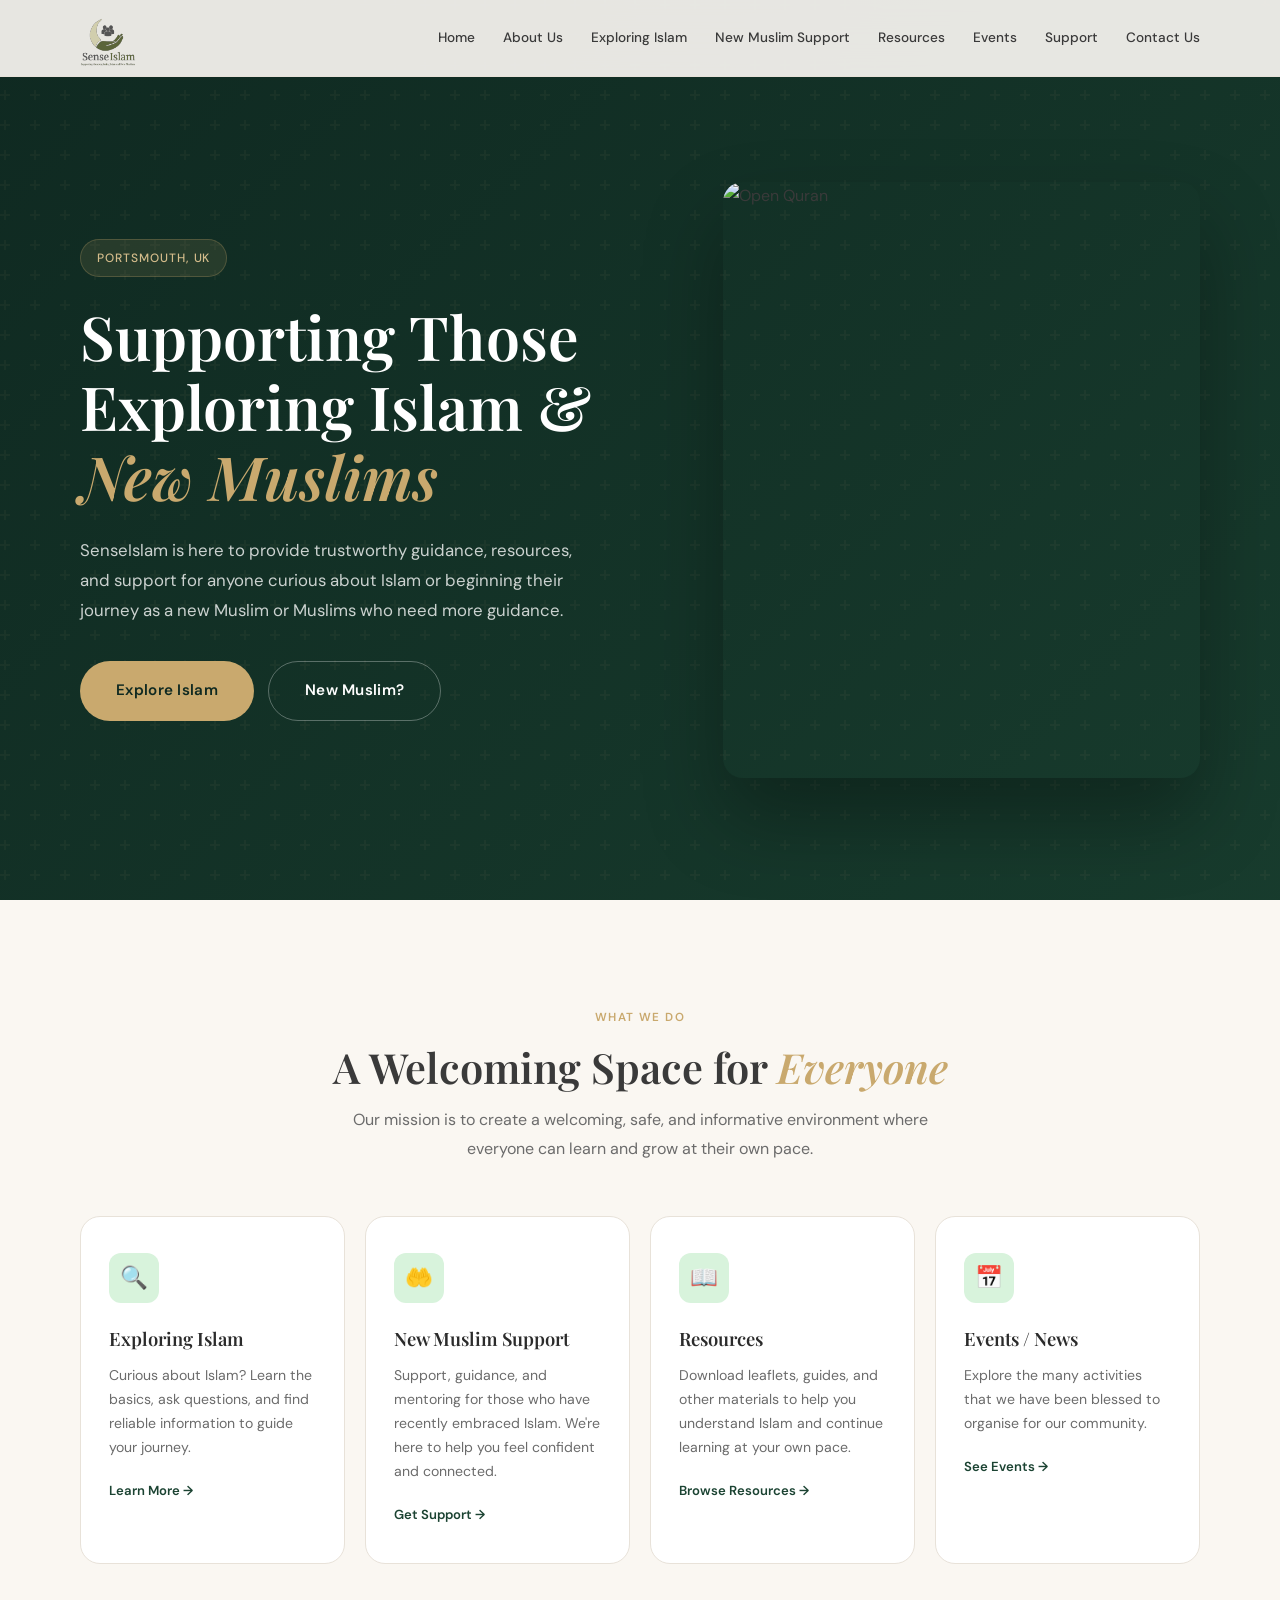
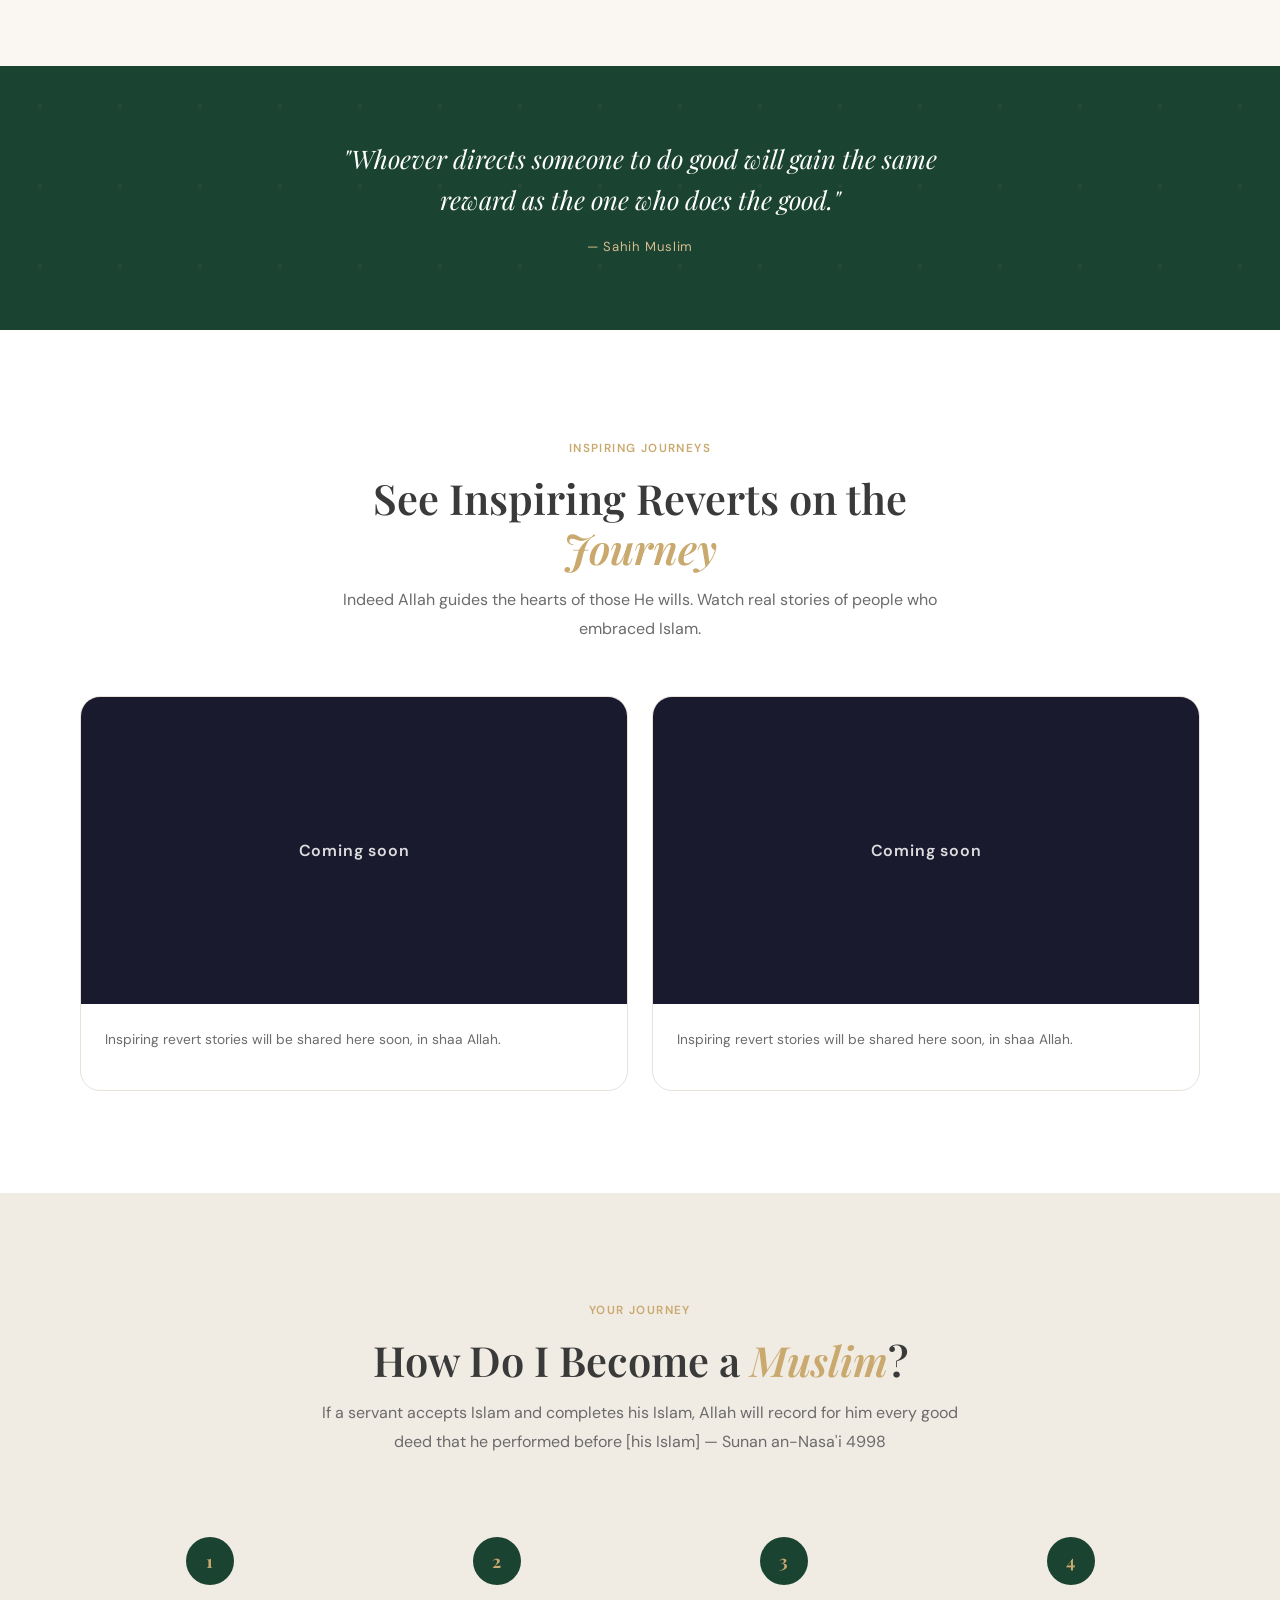
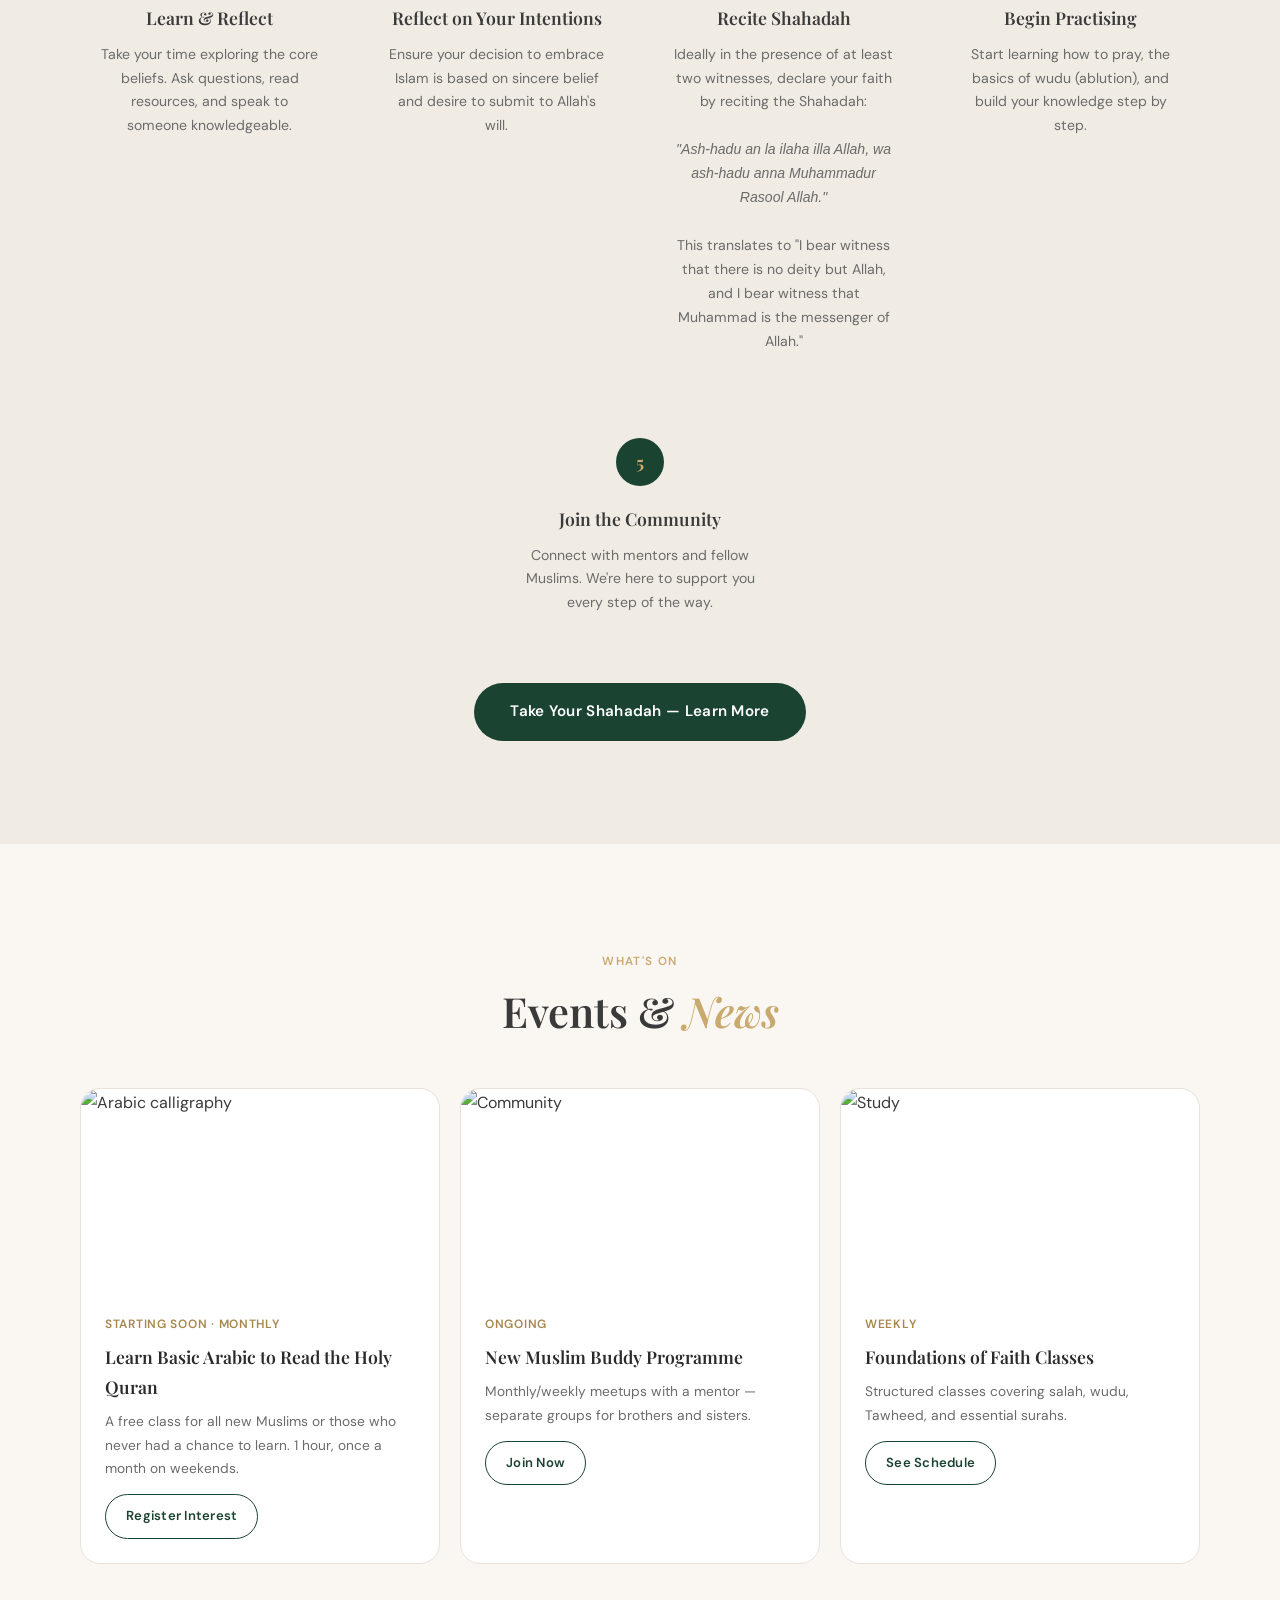
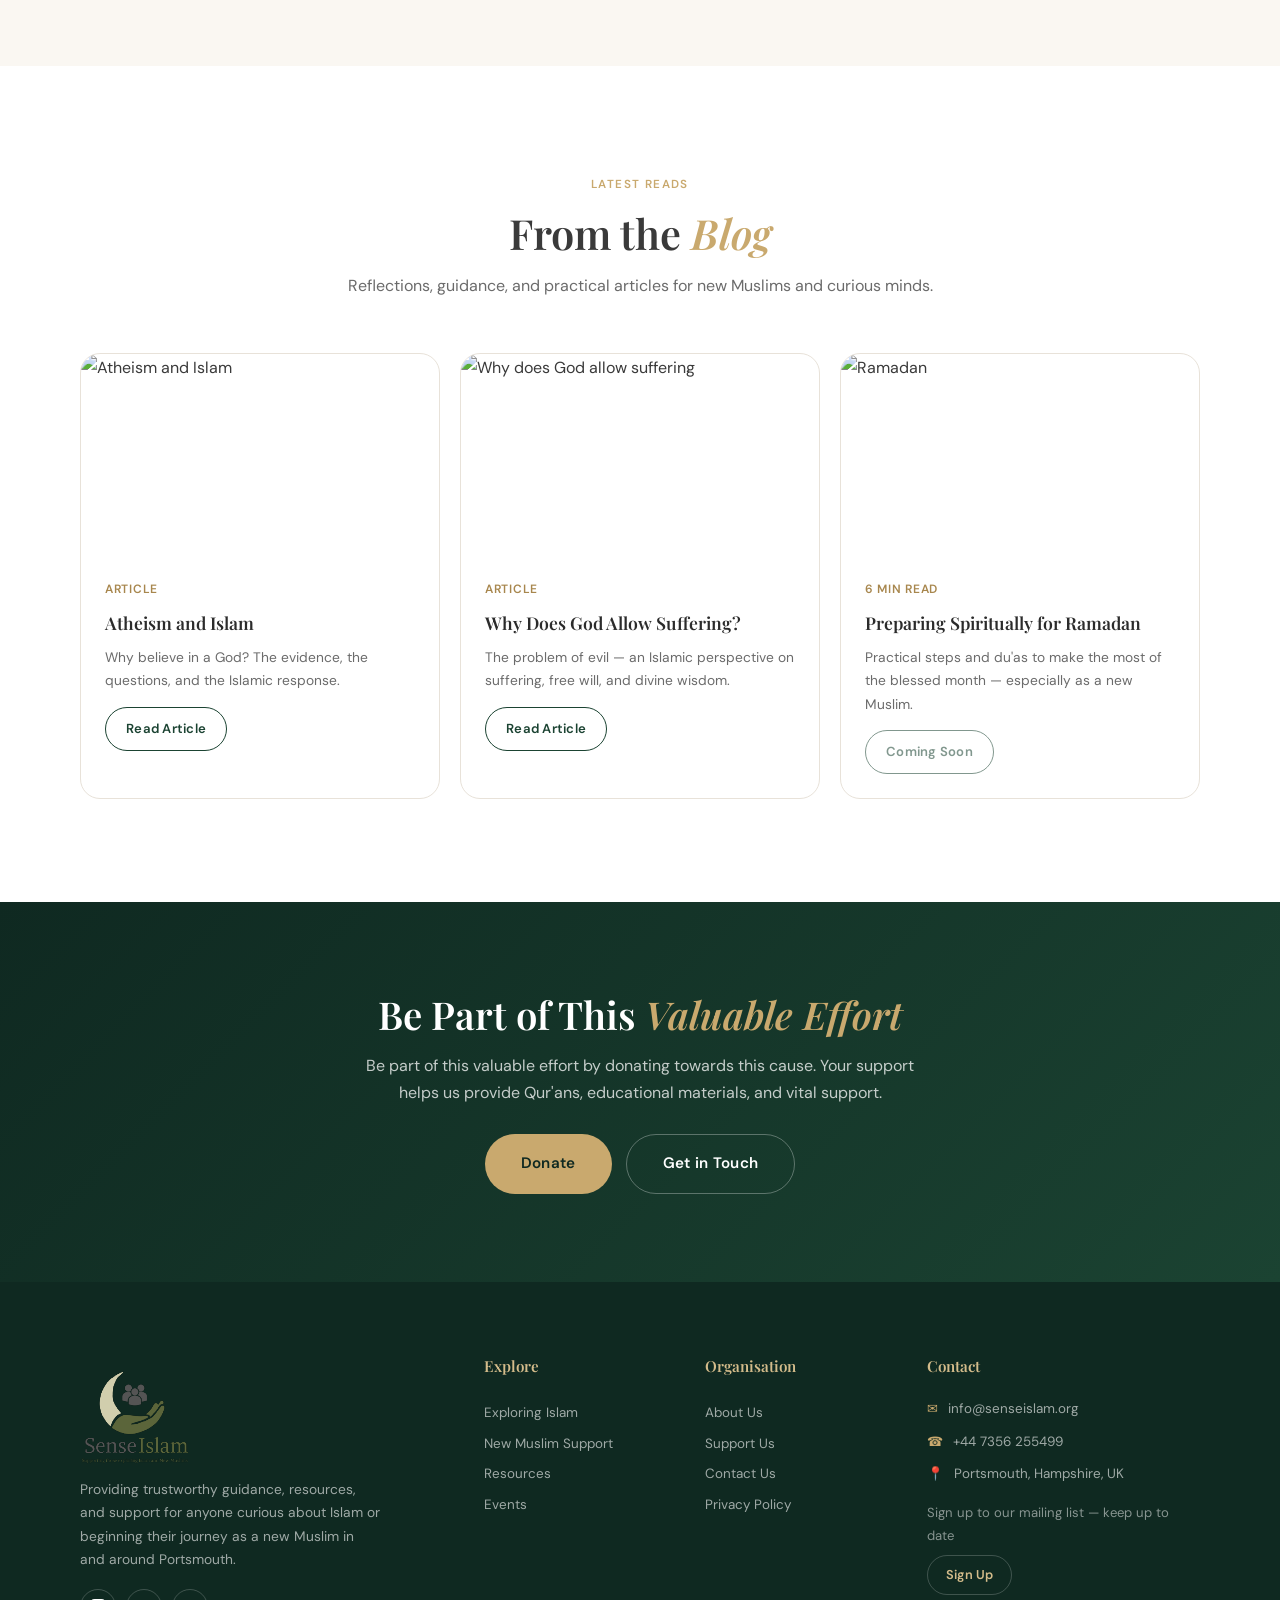
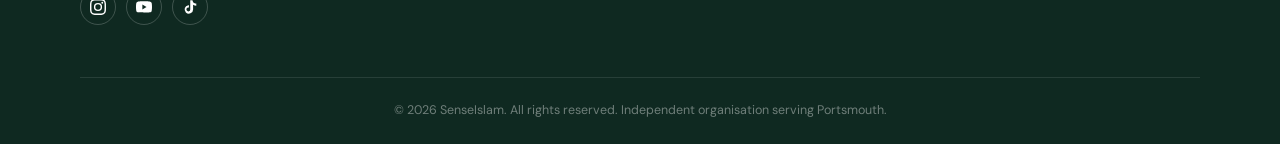
==== commit 770c150c: "new Co-Authored-By: Claude Opus 4.7 (1M context) <noreply@anthropic.com>" ====
--- a/index.html
+++ b/index.html
@@ -196,24 +196,24 @@
         <p class="section__desc">Reflections, guidance, and practical articles for new Muslims and curious minds.</p>
       </div>
       <div class="grid-3 stagger">
-        <div class="img-card fade-up">
-          <div class="img-card__img"><img src="https://images.unsplash.com/photo-1637518026117-9d1ac5e73f07?w=600&q=80" alt="Salah"></div>
-          <div class="img-card__body">
-            <p class="img-card__date">5 min read</p>
-            <h3 class="img-card__title">Your First Salah: A Step-by-Step Guide</h3>
-            <p class="img-card__text">Learning to pray is one of the first steps after taking your Shahadah. A gentle walkthrough of wudu and the daily prayers.</p>
-            <span class="btn btn--sm btn--outline btn--disabled">Coming Soon</span>
-          </div>
-        </div>
-        <div class="img-card fade-up">
-          <div class="img-card__img"><img src="https://images.unsplash.com/photo-1655203944892-ff2cbb9e3eb0?w=600&q=80" alt="Books"></div>
-          <div class="img-card__body">
-            <p class="img-card__date">7 min read</p>
-            <h3 class="img-card__title">5 Books Every New Muslim Should Read</h3>
-            <p class="img-card__text">From timeless classics to modern reflections — our top recommendations to deepen your understanding of Islam.</p>
-            <span class="btn btn--sm btn--outline btn--disabled">Coming Soon</span>
-          </div>
-        </div>
+        <a href="atheism-and-islam.html" class="img-card fade-up">
+          <div class="img-card__img"><img src="https://images.unsplash.com/photo-1542816417-0983c9c9ad53?w=600&q=80" alt="Atheism and Islam"></div>
+          <div class="img-card__body">
+            <p class="img-card__date">Article</p>
+            <h3 class="img-card__title">Atheism and Islam</h3>
+            <p class="img-card__text">Why believe in a God? The evidence, the questions, and the Islamic response.</p>
+            <span class="btn btn--sm btn--outline">Read Article</span>
+          </div>
+        </a>
+        <a href="why-does-god-allow-suffering.html" class="img-card fade-up">
+          <div class="img-card__img"><img src="https://images.unsplash.com/photo-1637518026117-9d1ac5e73f07?w=600&q=80" alt="Why does God allow suffering"></div>
+          <div class="img-card__body">
+            <p class="img-card__date">Article</p>
+            <h3 class="img-card__title">Why Does God Allow Suffering?</h3>
+            <p class="img-card__text">The problem of evil — an Islamic perspective on suffering, free will, and divine wisdom.</p>
+            <span class="btn btn--sm btn--outline">Read Article</span>
+          </div>
+        </a>
         <div class="img-card fade-up">
           <div class="img-card__img"><img src="https://images.unsplash.com/photo-1571620874594-d6df8b47f708?w=600&q=80" alt="Ramadan"></div>
           <div class="img-card__body">
@@ -268,7 +268,7 @@
         <div>
           <h4 class="footer__heading">Contact</h4>
           <div class="footer__contact-item"><span>✉</span> info@senseislam.org</div>
-          <div class="footer__contact-item"><span>☎</span> Coming soon</div>
+          <div class="footer__contact-item"><span>☎</span> <a href="tel:+447356255499" style="color:inherit">+44 7356 255499</a></div>
           <div class="footer__contact-item"><span>📍</span> Portsmouth, Hampshire, UK</div>
           <p style="margin-top:16px;font-size:.82rem;color:rgba(255,255,255,.5)">Sign up to our mailing list — keep up to date</p>
           <a href="contact.html" style="display:inline-block;margin-top:8px;padding:8px 18px;border:1px solid rgba(255,255,255,.2);border-radius:100px;font-size:.8rem;font-weight:600;color:var(--gold-light)">Sign Up</a>
--- a/css/style.css
+++ b/css/style.css
@@ -164,6 +164,7 @@
 
 /* STEPS */
 .steps { display: grid; grid-template-columns: repeat(auto-fit, minmax(220px, 1fr)); gap: 28px; }
+.steps > .step:last-child:nth-child(5) { grid-column: 1 / -1; max-width: 280px; margin-left: auto; margin-right: auto; }
 .step { text-align: center; padding: 28px 20px; }
 .step__num { width: 48px; height: 48px; border-radius: 50%; background: var(--forest); color: var(--gold); display: inline-flex; align-items: center; justify-content: center; font-family: var(--font-display); font-size: 1.1rem; font-weight: 700; margin-bottom: 18px; }
 .step__title { font-family: var(--font-display); font-size: 1.1rem; font-weight: 600; margin-bottom: 10px; }
@@ -238,6 +239,12 @@
 .form-group input:focus, .form-group textarea:focus, .form-group select:focus { outline: none; border-color: var(--gold); box-shadow: 0 0 0 3px rgba(201,169,110,.15); }
 .form-group textarea { resize: vertical; min-height: 130px; }
 @media (max-width: 600px) { .form-grid { grid-template-columns: 1fr; } }
+
+/* CONTACT SUCCESS */
+.contact-success { text-align: center; padding: 40px 20px; background: var(--sage-light); border: 1px solid var(--teal); border-radius: var(--r-md); }
+.contact-success__icon { width: 56px; height: 56px; border-radius: 50%; background: var(--forest); color: var(--gold); display: inline-flex; align-items: center; justify-content: center; font-size: 1.6rem; font-weight: 700; margin-bottom: 16px; }
+.contact-success__title { font-family: var(--font-display); font-size: 1.25rem; font-weight: 600; color: var(--forest-dark); margin-bottom: 10px; }
+.contact-success__text { font-size: .92rem; color: var(--text); line-height: 1.7; }
 
 /* CTA */
 .cta { position: relative; text-align: center; padding: 88px 20px; background: linear-gradient(135deg, var(--forest-dark), var(--forest)); overflow: hidden; }
